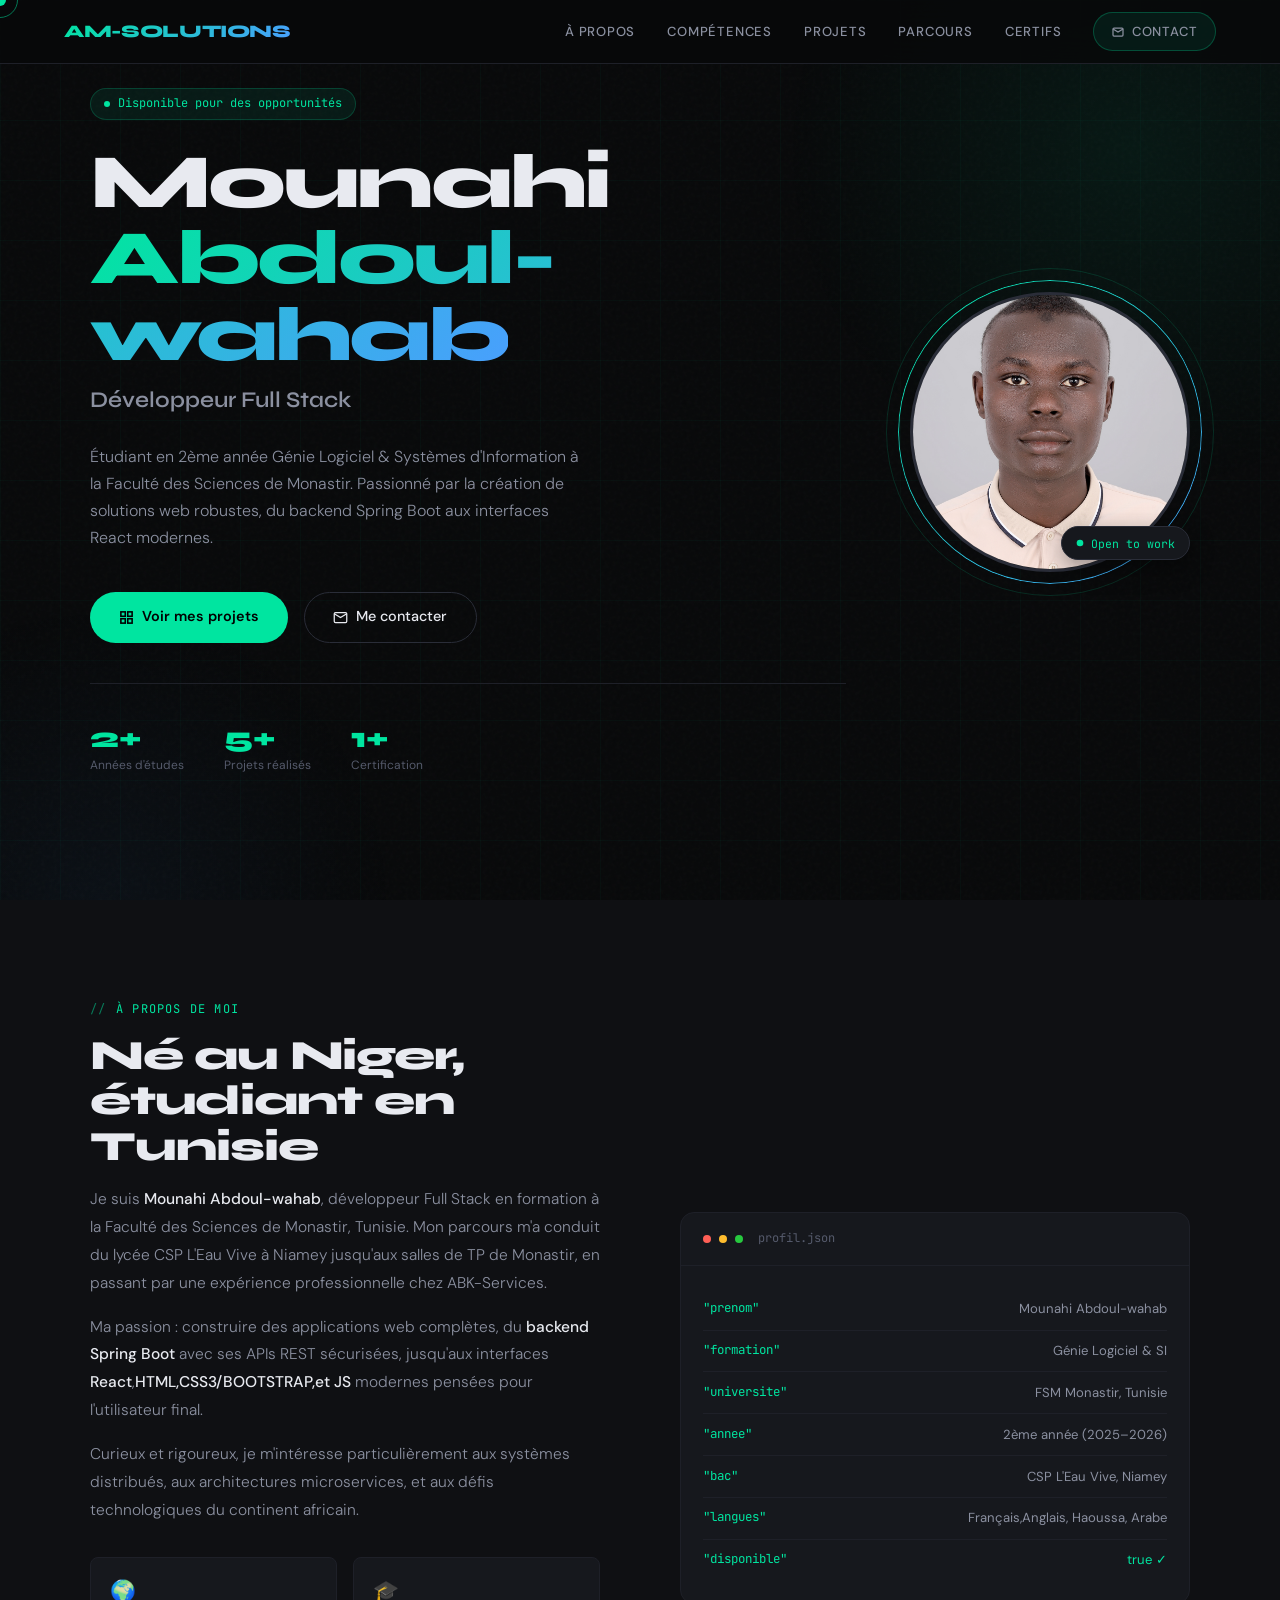
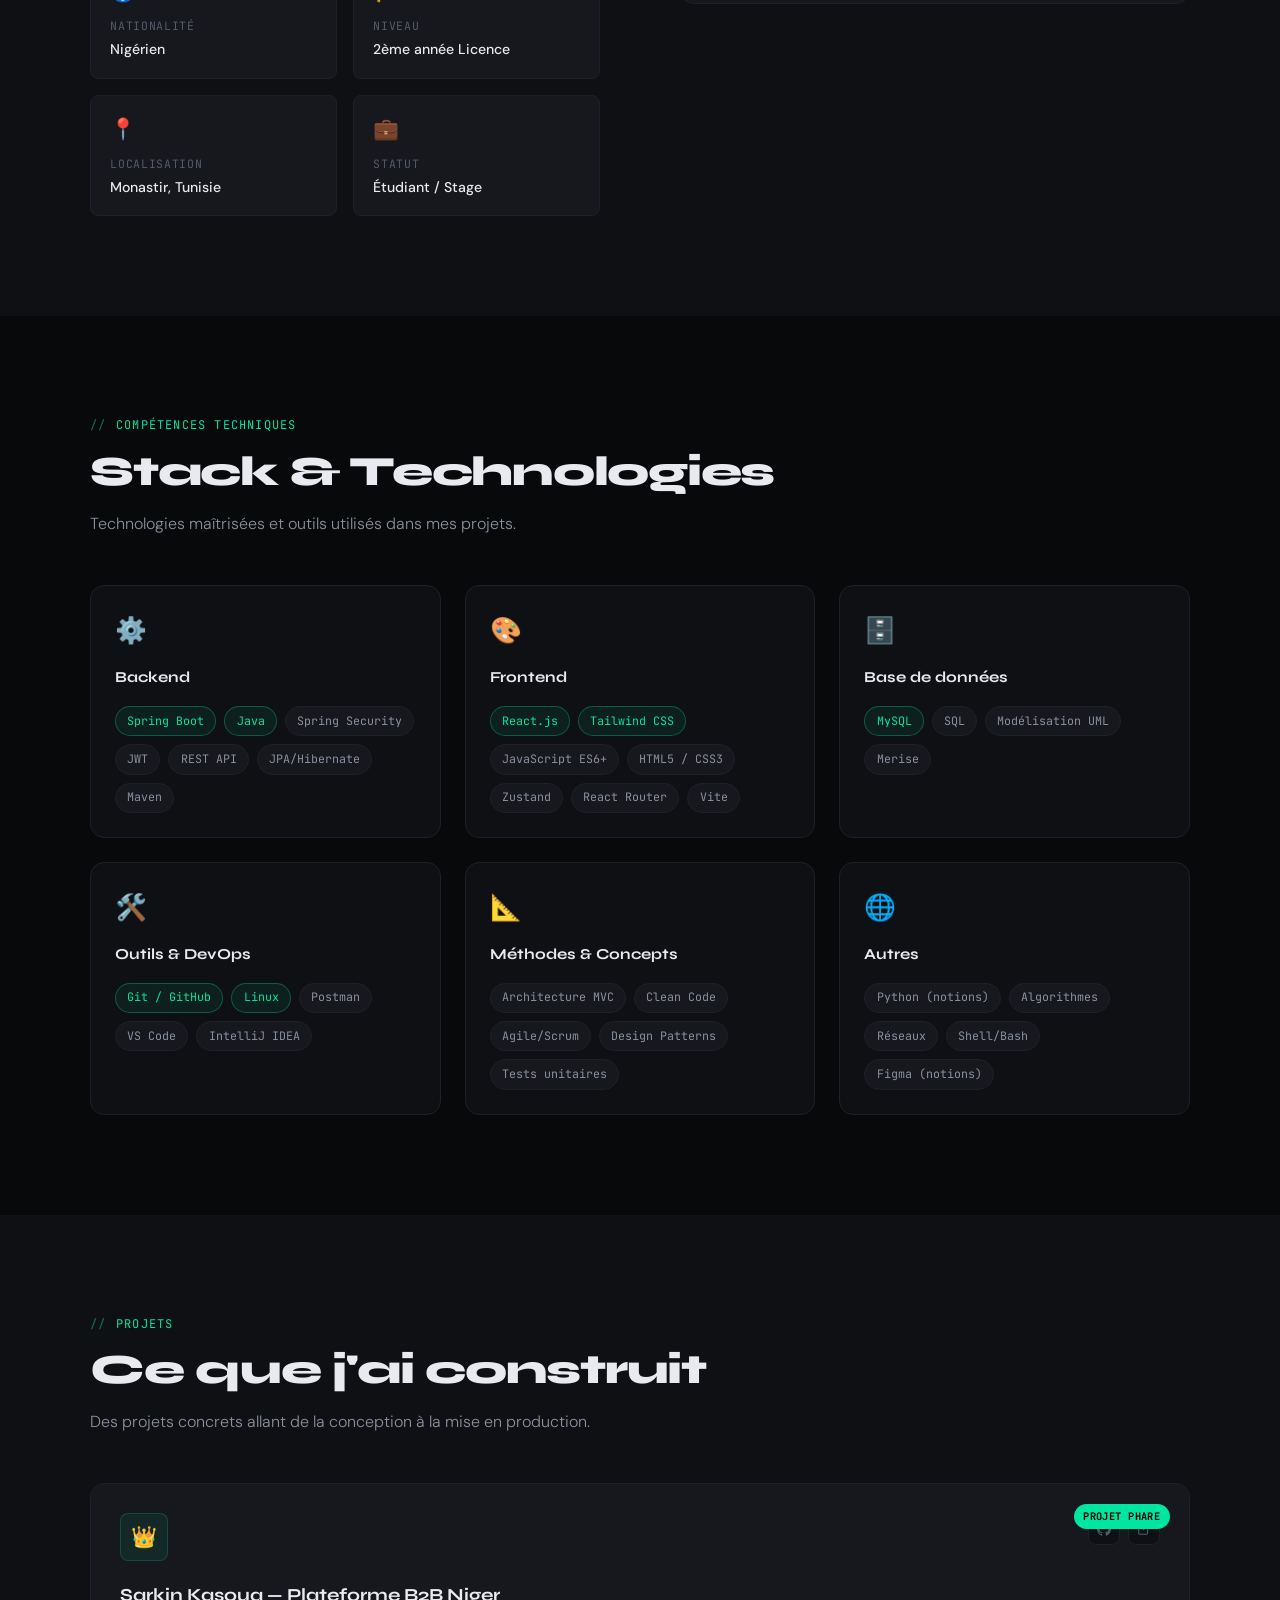
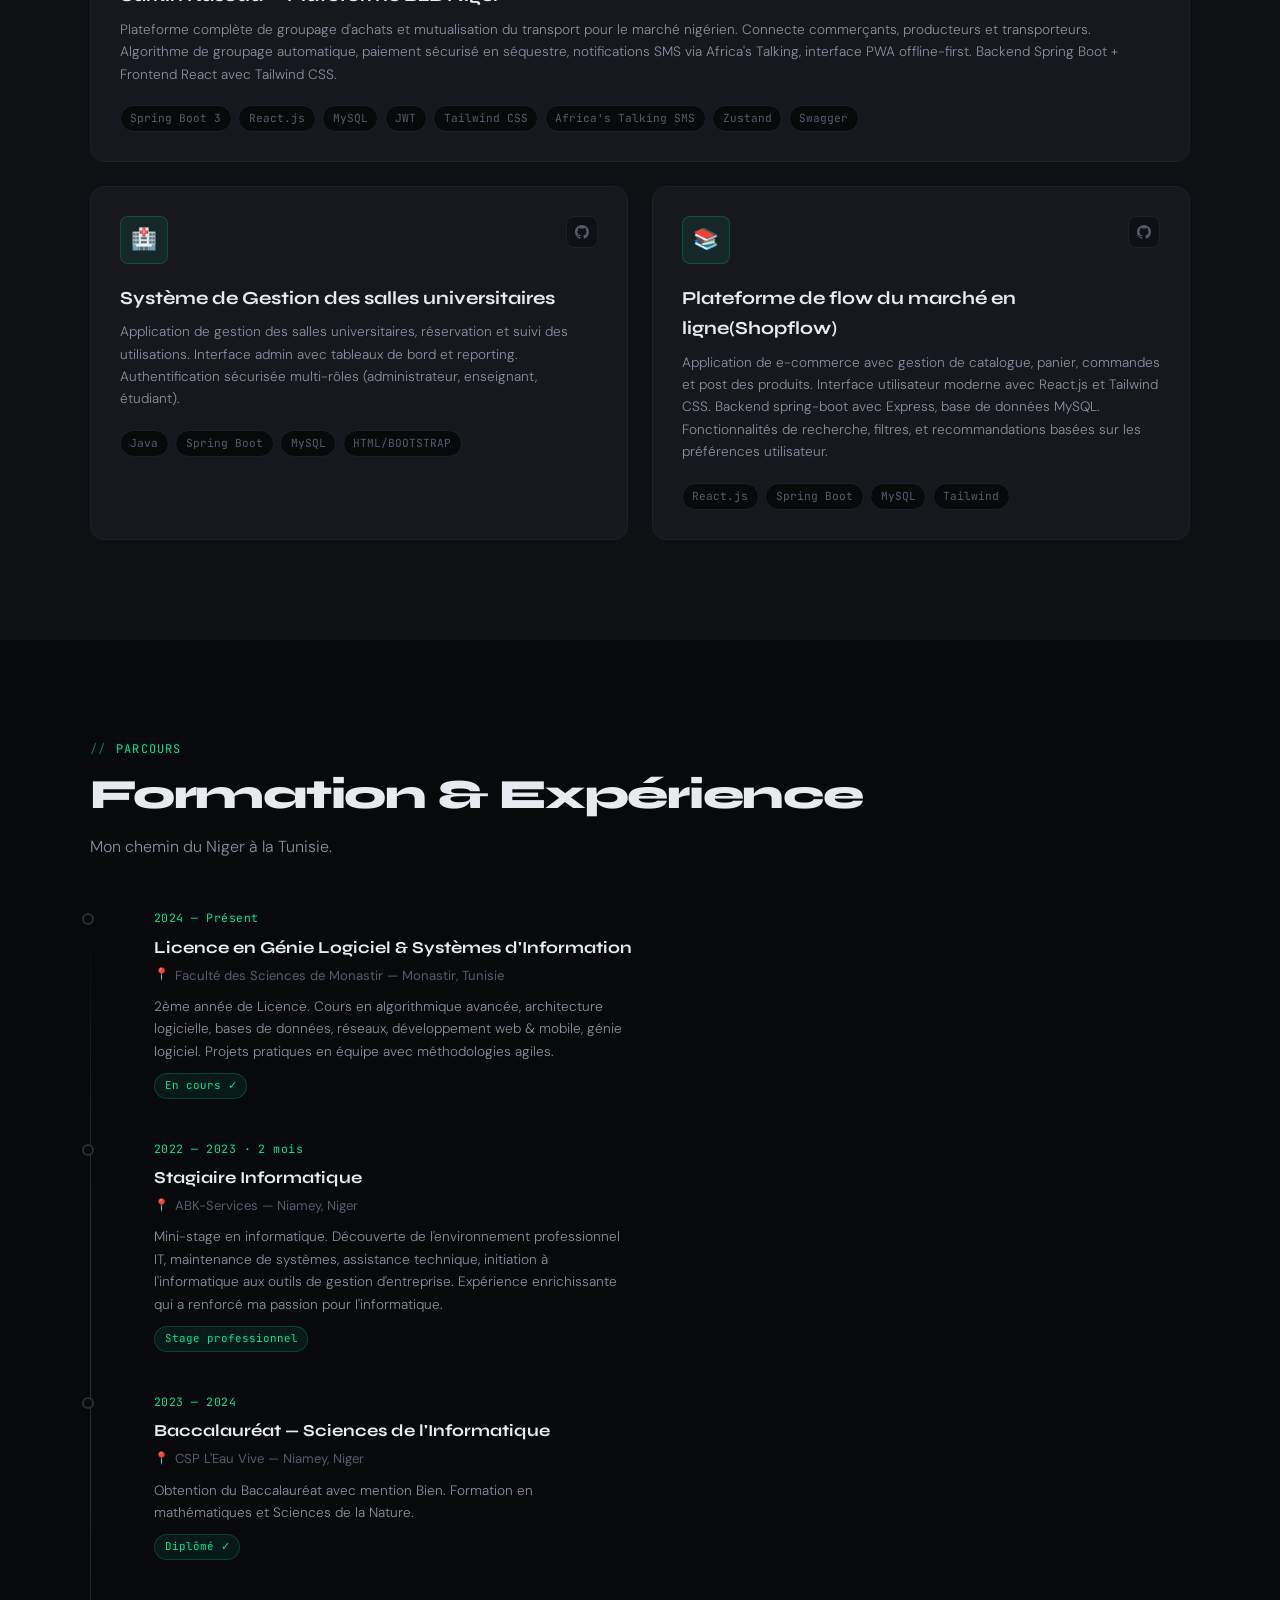
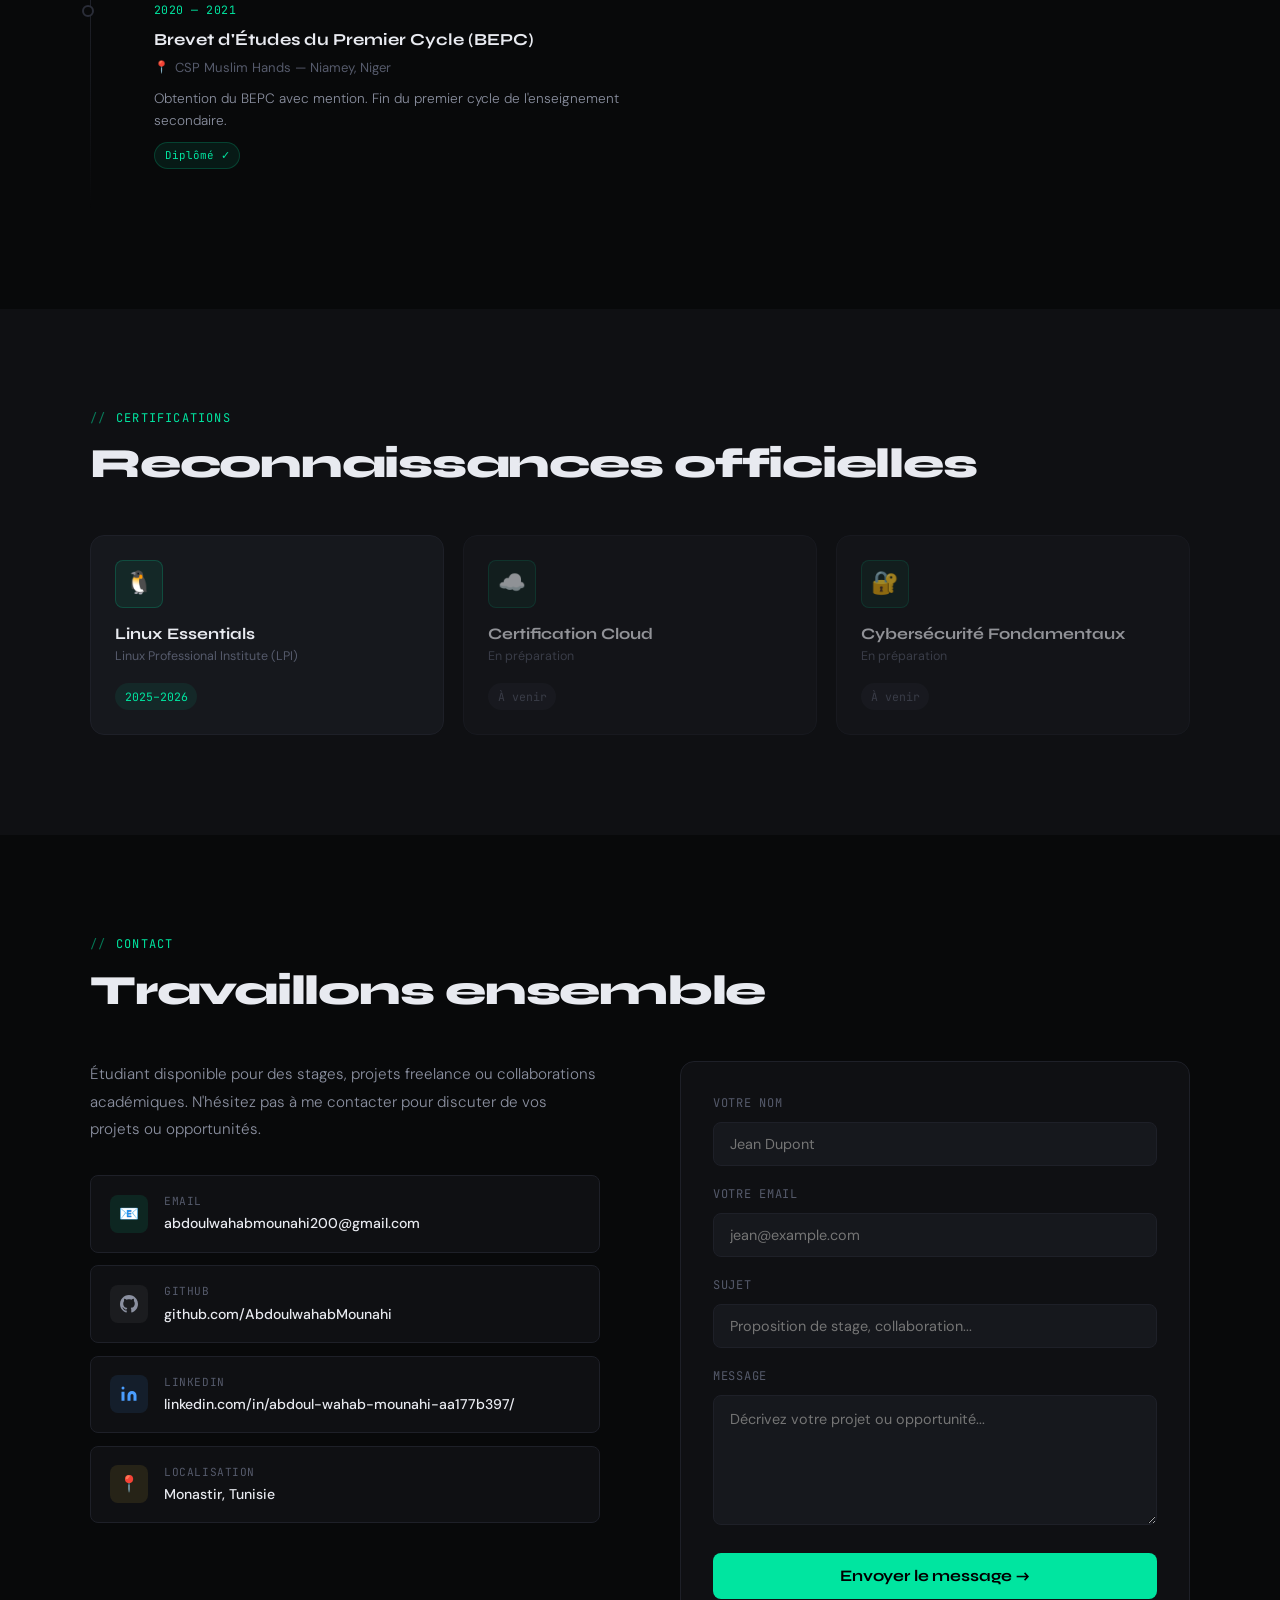
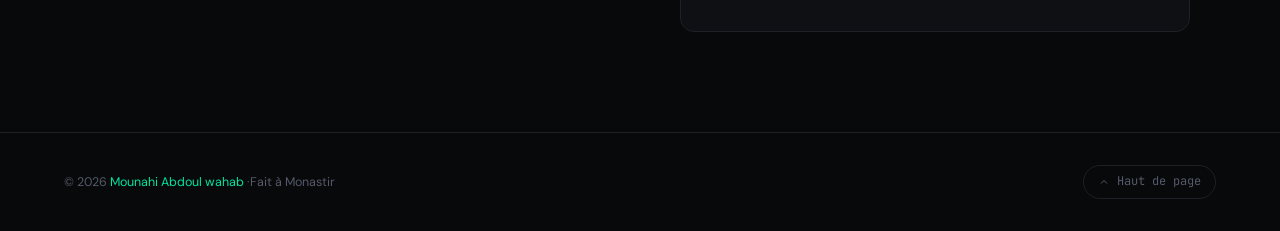
==== portfolio.html @ c0137950 "Premier commit" ====
<!DOCTYPE html>
<html lang="fr">
<head>
<meta charset="UTF-8"/>
<meta name="viewport" content="width=device-width, initial-scale=1.0"/>
<title>Portfolio — Développeur Full Stack</title>
<link rel="preconnect" href="https://fonts.googleapis.com"/>
<link href="https://fonts.googleapis.com/css2?family=Syne:wght@400;600;700;800&family=DM+Sans:ital,wght@0,300;0,400;0,500;1,300&family=JetBrains+Mono:wght@400;500&display=swap" rel="stylesheet"/>
<link rel="stylesheet" href="portfolio.css"/>
</head>
<body>

<div id="cursor"></div>
<div id="cursor-ring"></div>
<div class="grid-bg"></div>

<!-- NAVBAR -->
<nav id="navbar">
  <a href="#hero" class="nav-logo">AM-SOLUTIONS</a>
  <div class="nav-links">
    <a href="#about">À propos</a>
    <a href="#skills">Compétences</a>
    <a href="#projects">Projets</a>
    <a href="#parcours">Parcours</a>
    <a href="#certifications">Certifs</a>
    <a href="#contact" class="nav-cta">
      <svg width="12" height="12" viewBox="0 0 24 24" fill="none" stroke="currentColor" stroke-width="2.5"><path d="M4 4h16c1.1 0 2 .9 2 2v12c0 1.1-.9 2-2 2H4c-1.1 0-2-.9-2-2V6c0-1.1.9-2 2-2z"/><polyline points="22,6 12,12 2,6"/></svg>
      Contact
    </a>
  </div>
  <div class="hamburger" onclick="toggleMenu()">
    <span></span><span></span><span></span>
  </div>
</nav>

<div class="mobile-menu" id="mobileMenu">
  <a href="#about" onclick="toggleMenu()">À propos</a>
  <a href="#skills" onclick="toggleMenu()">Compétences</a>
  <a href="#projects" onclick="toggleMenu()">Projets</a>
  <a href="#parcours" onclick="toggleMenu()">Parcours</a>
  <a href="#certifications" onclick="toggleMenu()">Certifications</a>
  <a href="#contact" onclick="toggleMenu()">Contact</a>
</div>

<main>

<!-- ═══════ HERO ═══════ -->
<section id="hero">
  <div class="hero-glow"></div>
  <div class="hero-glow2"></div>
  <div class="hero-inner">
    <div class="hero-content">
      <div class="hero-tag">
        <span class="hero-tag-dot"></span>
        Disponible pour des opportunités
      </div>
      <h1 class="hero-name">
        Mounahi<br/><span>Abdoul-wahab</span>
      </h1>
      <p class="hero-role">Développeur Full Stack · Génie Logiciel</p>
      <p class="hero-desc">
        Étudiant en 2ème année Génie Logiciel & Systèmes d'Information à la Faculté des Sciences de Monastir.
        Passionné par la création de solutions web robustes, du backend Spring Boot
        aux interfaces React modernes.
      </p>
      <div class="hero-btns">
        <a href="#projects" class="btn-primary">
          <svg width="15" height="15" viewBox="0 0 24 24" fill="none" stroke="currentColor" stroke-width="2.5"><rect x="3" y="3" width="7" height="7"/><rect x="14" y="3" width="7" height="7"/><rect x="3" y="14" width="7" height="7"/><rect x="14" y="14" width="7" height="7"/></svg>
          Voir mes projets
        </a>
        <a href="#contact" class="btn-outline">
          <svg width="15" height="15" viewBox="0 0 24 24" fill="none" stroke="currentColor" stroke-width="2"><path d="M4 4h16c1.1 0 2 .9 2 2v12c0 1.1-.9 2-2 2H4c-1.1 0-2-.9-2-2V6c0-1.1.9-2 2-2z"/><polyline points="22,6 12,12 2,6"/></svg>
          Me contacter
        </a>
      </div>
      <div class="hero-stats">
        <div class="stat-item">
          <div class="stat-num">2+</div>
          <div class="stat-label">Années d'études</div>
        </div>
        <div class="stat-item">
          <div class="stat-num">5+</div>
          <div class="stat-label">Projets réalisés</div>
        </div>
        <div class="stat-item">
          <div class="stat-num">1</div>
          <div class="stat-label">Certification</div>
        </div>
      </div>
    </div>
    <div class="hero-visual">
      <div class="avatar-frame">
        <div class="avatar-ring"></div>
        <div class="avatar-ring2"></div>
        <div class="avatar-img"><img src="IMG_4951 copy.jpg" alt="Mounahi Abdoul-wahab"></div>
        <div class="avatar-badge">
          <svg width="8" height="8" viewBox="0 0 24 24" fill="#00e5a0"><circle cx="12" cy="12" r="10"/></svg>
          Open to work
        </div>
      </div>
    </div>
  </div>
</section>

<!-- ═══════ ABOUT ═══════ -->
<section id="about">
  <div class="container">
    <div class="about-grid reveal">
      <div class="about-text">
        <div class="section-eyebrow">À propos de moi</div>
        <h2 class="section-title">Né au Niger,<br/>étudiant en Tunisie</h2>
        <p>
          Je suis <strong>Mounahi Abdoul-wahab</strong>, développeur Full Stack en formation à
          la Faculté des Sciences de Monastir, Tunisie. Mon parcours m'a conduit du lycée
          CSP L'Eau Vive à Niamey jusqu'aux salles de TP de Monastir, en passant par
          une expérience professionnelle chez ABK-Services.
        </p>
        <p>
          Ma passion : construire des applications web complètes, du <strong>backend
          Spring Boot</strong> avec ses APIs REST sécurisées, jusqu'aux interfaces
          <strong>React</strong>,<strong>HTML,CSS3/BOOTSTRAP,et JS</strong> modernes pensées pour l'utilisateur final.
        </p>
        <p>
          Curieux et rigoureux, je m'intéresse particulièrement aux systèmes distribués,
          aux architectures microservices, et aux défis technologiques du continent africain.
        </p>
        <div class="about-highlights">
          <div class="highlight-card">
            <div class="highlight-icon">🌍</div>
            <div class="highlight-label">Nationalité</div>
            <div class="highlight-value">Nigérien</div>
          </div>
          <div class="highlight-card">
            <div class="highlight-icon">🎓</div>
            <div class="highlight-label">Niveau</div>
            <div class="highlight-value">2ème année Licence</div>
          </div>
          <div class="highlight-card">
            <div class="highlight-icon">📍</div>
            <div class="highlight-label">Localisation</div>
            <div class="highlight-value">Monastir, Tunisie</div>
          </div>
          <div class="highlight-card">
            <div class="highlight-icon">💼</div>
            <div class="highlight-label">Statut</div>
            <div class="highlight-value">Étudiant / Stage</div>
          </div>
        </div>
      </div>
      <div class="about-right">
        <div class="info-block">
          <div class="info-header">
            <div class="info-dot dot-red"></div>
            <div class="info-dot dot-yellow"></div>
            <div class="info-dot dot-green"></div>
            <span style="margin-left:.4rem">profil.json</span>
          </div>
          <div class="info-content">
            <div class="info-row">
              <span class="info-key">"prenom"</span>
              <span class="info-val">Mounahi Abdoul-wahab</span>
            </div>
            <div class="info-row">
              <span class="info-key">"formation"</span>
              <span class="info-val">Génie Logiciel & SI</span>
            </div>
            <div class="info-row">
              <span class="info-key">"universite"</span>
              <span class="info-val">FSM Monastir, Tunisie</span>
            </div>
            <div class="info-row">
              <span class="info-key">"annee"</span>
              <span class="info-val">2ème année (2025–2026)</span>
            </div>
            <div class="info-row">
              <span class="info-key">"bac"</span>
              <span class="info-val">CSP L'Eau Vive, Niamey</span>
            </div>
            <div class="info-row">
              <span class="info-key">"langues"</span>
              <span class="info-val">Français,Anglais, Haoussa, Arabe</span>
            </div>
            <div class="info-row">
              <span class="info-key">"disponible"</span>
              <span class="info-val" style="color:var(--green)">true ✓</span>
            </div>
          </div>
        </div>
      </div>
    </div>
  </div>
</section>

<!-- ═══════ SKILLS ═══════ -->
<section id="skills">
  <div class="container">
    <div class="reveal">
      <div class="section-eyebrow">Compétences techniques</div>
      <h2 class="section-title">Stack & Technologies</h2>
      <p class="section-sub">Technologies maîtrisées et outils utilisés dans mes projets.</p>
    </div>
    <div class="skills-grid reveal">
      <div class="skill-category">
        <div class="skill-cat-icon">⚙️</div>
        <div class="skill-cat-title">Backend</div>
        <div class="skill-tags">
          <span class="skill-tag highlight">Spring Boot</span>
          <span class="skill-tag highlight">Java</span>
          <span class="skill-tag">Spring Security</span>
          <span class="skill-tag">JWT</span>
          <span class="skill-tag">REST API</span>
          <span class="skill-tag">JPA/Hibernate</span>
          <span class="skill-tag">Maven</span>
        </div>
      </div>
      <div class="skill-category">
        <div class="skill-cat-icon">🎨</div>
        <div class="skill-cat-title">Frontend</div>
        <div class="skill-tags">
          <span class="skill-tag highlight">React.js</span>
          <span class="skill-tag highlight">Tailwind CSS</span>
          <span class="skill-tag">JavaScript ES6+</span>
          <span class="skill-tag">HTML5 / CSS3</span>
          <span class="skill-tag">Zustand</span>
          <span class="skill-tag">React Router</span>
          <span class="skill-tag">Vite</span>
        </div>
      </div>
      <div class="skill-category">
        <div class="skill-cat-icon">🗄️</div>
        <div class="skill-cat-title">Base de données</div>
        <div class="skill-tags">
          <span class="skill-tag highlight">MySQL</span>
          <span class="skill-tag">SQL</span>
          <span class="skill-tag">Modélisation UML</span>
          <span class="skill-tag">Merise</span>
        </div>
      </div>
      <div class="skill-category">
        <div class="skill-cat-icon">🛠️</div>
        <div class="skill-cat-title">Outils & DevOps</div>
        <div class="skill-tags">
          <span class="skill-tag highlight">Git / GitHub</span>
          <span class="skill-tag highlight">Linux</span>
          <span class="skill-tag">Postman</span>
          <span class="skill-tag">VS Code</span>
          <span class="skill-tag">IntelliJ IDEA</span>
      
        </div>
      </div>
      <div class="skill-category">
        <div class="skill-cat-icon">📐</div>
        <div class="skill-cat-title">Méthodes & Concepts</div>
        <div class="skill-tags">
          <span class="skill-tag">Architecture MVC</span>
          <span class="skill-tag">Clean Code</span>
          <span class="skill-tag">Agile/Scrum</span>
          <span class="skill-tag">Design Patterns</span>
          <span class="skill-tag">Tests unitaires</span>
        </div>
      </div>
      <div class="skill-category">
        <div class="skill-cat-icon">🌐</div>
        <div class="skill-cat-title">Autres</div>
        <div class="skill-tags">
          <span class="skill-tag">Python (notions)</span>
          <span class="skill-tag">Algorithmes</span>
          <span class="skill-tag">Réseaux</span>
          <span class="skill-tag">Shell/Bash</span>
          <span class="skill-tag">Figma (notions)</span>
        </div>
      </div>
    </div>
  </div>
</section>

<!-- ═══════ PROJETS ═══════ -->
<section id="projects">
  <div class="container">
    <div class="reveal">
      <div class="section-eyebrow">Projets</div>
      <h2 class="section-title">Ce que j'ai construit</h2>
      <p class="section-sub">Des projets concrets allant de la conception à la mise en production.</p>
    </div>
    <div class="projects-grid reveal">

      <!-- Projet featured -->
      <div class="project-card featured">
        <div class="project-badge">PROJET PHARE</div>
        <div class="project-header">
          <div class="project-icon">👑</div>
          <div class="project-links">
            <a href="https://github.com/AbdoulwahabMounahi/Sarkin-Kassoua-Niger" target="_blank" class="project-link" title="GitHub">
              <svg width="14" height="14" viewBox="0 0 24 24" fill="currentColor"><path d="M12 0c-6.626 0-12 5.373-12 12 0 5.302 3.438 9.8 8.207 11.387.599.111.793-.261.793-.577v-2.234c-3.338.726-4.033-1.416-4.033-1.416-.546-1.387-1.333-1.756-1.333-1.756-1.089-.745.083-.729.083-.729 1.205.084 1.839 1.237 1.839 1.237 1.07 1.834 2.807 1.304 3.492.997.107-.775.418-1.305.762-1.604-2.665-.305-5.467-1.334-5.467-5.931 0-1.311.469-2.381 1.236-3.221-.124-.303-.535-1.524.117-3.176 0 0 1.008-.322 3.301 1.23.957-.266 1.983-.399 3.003-.404 1.02.005 2.047.138 3.006.404 2.291-1.552 3.297-1.23 3.297-1.23.653 1.653.242 2.874.118 3.176.77.84 1.235 1.911 1.235 3.221 0 4.609-2.807 5.624-5.479 5.921.43.372.823 1.102.823 2.222v3.293c0 .319.192.694.801.576 4.765-1.589 8.199-6.086 8.199-11.386 0-6.627-5.373-12-12-12z"/></svg>
            </a>
            <a href="#" class="project-link" title="Demo">
              <svg width="14" height="14" viewBox="0 0 24 24" fill="none" stroke="currentColor" stroke-width="2"><path d="M18 13v6a2 2 0 0 1-2 2H5a2 2 0 0 1-2-2V8a2 2 0 0 1 2-2h6"/><polyline points="15 3 21 3 21 9"/><line x1="10" y1="14" x2="21" y2="3"/></svg>
            </a>
          </div>
        </div>
        <div class="project-body">
          <div class="project-name">Sarkin Kasoua — Plateforme B2B Niger</div>
          <div class="project-desc">
            Plateforme complète de groupage d'achats et mutualisation du transport pour le marché nigérien.
            Connecte commerçants, producteurs et transporteurs. Algorithme de groupage automatique,
            paiement sécurisé en séquestre, notifications SMS via Africa's Talking, interface PWA offline-first.
            Backend Spring Boot + Frontend React avec Tailwind CSS.
          </div>
          <div class="project-stack">
            <span class="stack-tag">Spring Boot 3</span>
            <span class="stack-tag">React.js</span>
            <span class="stack-tag">MySQL</span>
            <span class="stack-tag">JWT</span>
            <span class="stack-tag">Tailwind CSS</span>
            <span class="stack-tag">Africa's Talking SMS</span>
            <span class="stack-tag">Zustand</span>
            <span class="stack-tag">Swagger</span>
          </div>
        </div>
      </div>

      <div class="project-card">
        <div class="project-header">
          <div class="project-icon">🏥</div>
          <div class="project-links">
            <a href="https://github.com/AbdoulwahabMounahi/Unifinder-website" target="_blank" class="project-link">
              <svg width="14" height="14" viewBox="0 0 24 24" fill="currentColor"><path d="M12 0c-6.626 0-12 5.373-12 12 0 5.302 3.438 9.8 8.207 11.387.599.111.793-.261.793-.577v-2.234c-3.338.726-4.033-1.416-4.033-1.416-.546-1.387-1.333-1.756-1.333-1.756-1.089-.745.083-.729.083-.729 1.205.084 1.839 1.237 1.839 1.237 1.07 1.834 2.807 1.304 3.492.997.107-.775.418-1.305.762-1.604-2.665-.305-5.467-1.334-5.467-5.931 0-1.311.469-2.381 1.236-3.221-.124-.303-.535-1.524.117-3.176 0 0 1.008-.322 3.301 1.23.957-.266 1.983-.399 3.003-.404 1.02.005 2.047.138 3.006.404 2.291-1.552 3.297-1.23 3.297-1.23.653 1.653.242 2.874.118 3.176.77.84 1.235 1.911 1.235 3.221 0 4.609-2.807 5.624-5.479 5.921.43.372.823 1.102.823 2.222v3.293c0 .319.192.694.801.576 4.765-1.589 8.199-6.086 8.199-11.386 0-6.627-5.373-12-12-12z"/></svg>
            </a>
          </div>
        </div>
        <div class="project-body">
          <div class="project-name">Système de Gestion des salles universitaires</div>
          <div class="project-desc">
            Application de gestion des salles universitaires, réservation et suivi des utilisations.
            Interface admin avec tableaux de bord et reporting. Authentification
            sécurisée multi-rôles (administrateur, enseignant, étudiant).
          </div>
          <div class="project-stack">
            <span class="stack-tag">Java</span>
            <span class="stack-tag">Spring Boot</span>
            <span class="stack-tag">MySQL</span>
            <span class="stack-tag">HTML/BOOTSTRAP</span>
          </div>
        </div>
      </div>

      <div class="project-card">
        <div class="project-header">
          <div class="project-icon">📚</div>
          <div class="project-links">
            <a href="https://github.com/AbdoulwahabMounahi/Shopflow" target="_blank" class="project-link">
              <svg width="14" height="14" viewBox="0 0 24 24" fill="currentColor"><path d="M12 0c-6.626 0-12 5.373-12 12 0 5.302 3.438 9.8 8.207 11.387.599.111.793-.261.793-.577v-2.234c-3.338.726-4.033-1.416-4.033-1.416-.546-1.387-1.333-1.756-1.333-1.756-1.089-.745.083-.729.083-.729 1.205.084 1.839 1.237 1.839 1.237 1.07 1.834 2.807 1.304 3.492.997.107-.775.418-1.305.762-1.604-2.665-.305-5.467-1.334-5.467-5.931 0-1.311.469-2.381 1.236-3.221-.124-.303-.535-1.524.117-3.176 0 0 1.008-.322 3.301 1.23.957-.266 1.983-.399 3.003-.404 1.02.005 2.047.138 3.006.404 2.291-1.552 3.297-1.23 3.297-1.23.653 1.653.242 2.874.118 3.176.77.84 1.235 1.911 1.235 3.221 0 4.609-2.807 5.624-5.479 5.921.43.372.823 1.102.823 2.222v3.293c0 .319.192.694.801.576 4.765-1.589 8.199-6.086 8.199-11.386 0-6.627-5.373-12-12-12z"/></svg>
            </a>
          </div>
        </div>
        <div class="project-body">
          <div class="project-name">Plateforme de flow du marché en ligne(Shopflow)</div>
          <div class="project-desc">
            Application de e-commerce avec gestion de catalogue, panier, commandes et post des produits.
            Interface utilisateur moderne avec React.js et Tailwind CSS. Backend spring-boot avec Express,
            base de données MySQL. Fonctionnalités de recherche, filtres, et recommandations basées sur les préférences utilisateur.
          </div>
          <div class="project-stack">
            <span class="stack-tag">React.js</span>
            <span class="stack-tag">Spring Boot</span>
            <span class="stack-tag">MySQL</span>
            <span class="stack-tag">Tailwind</span>
          </div>
        </div>
      </div>

    </div>
  </div>
</section>

<!-- ═══════ PARCOURS ═══════ -->
<section id="parcours">
  <div class="container">
    <div class="reveal">
      <div class="section-eyebrow">Parcours</div>
      <h2 class="section-title">Formation & Expérience</h2>
      <p class="section-sub">Mon chemin du Niger à la Tunisie.</p>
    </div>
    <div class="timeline">

      <div class="timeline-item">
        <div class="timeline-dot"></div>
        <div class="timeline-period">2024 — Présent</div>
        <div class="timeline-title">Licence en Génie Logiciel & Systèmes d'Information</div>
        <div class="timeline-place">Faculté des Sciences de Monastir — Monastir, Tunisie</div>
        <div class="timeline-desc">
          2ème année de Licence. Cours en algorithmique avancée, architecture logicielle,
          bases de données, réseaux, développement web & mobile, génie logiciel.
          Projets pratiques en équipe avec méthodologies agiles.
        </div>
        <span class="timeline-badge">En cours ✓</span>
      </div>

      <div class="timeline-item">
        <div class="timeline-dot"></div>
        <div class="timeline-period">2022 — 2023 · 2 mois</div>
        <div class="timeline-title">Stagiaire Informatique</div>
        <div class="timeline-place">ABK-Services — Niamey, Niger</div>
        <div class="timeline-desc">
          Mini-stage en informatique. Découverte de l'environnement professionnel IT,
          maintenance de systèmes, assistance technique, initiation à l'informatique
          aux outils de gestion d'entreprise. Expérience enrichissante qui a renforcé ma passion pour l'informatique.
        </div>
        <span class="timeline-badge">Stage professionnel</span>
      </div>

      <div class="timeline-item">
        <div class="timeline-dot"></div>
        <div class="timeline-period">2023 — 2024</div>
        <div class="timeline-title">Baccalauréat — Sciences de l'Informatique</div>
        <div class="timeline-place">CSP L'Eau Vive — Niamey, Niger</div>
        <div class="timeline-desc">
          Obtention du Baccalauréat avec mention Bien. Formation en mathématiques et Sciences de la Nature.

        </div>
        <span class="timeline-badge">Diplômé ✓</span>
      </div>

      <div class="timeline-item">
        <div class="timeline-dot"></div>
        <div class="timeline-period">2020 — 2021</div>
        <div class="timeline-title">Brevet d'Études du Premier Cycle (BEPC)</div>
        <div class="timeline-place">CSP Muslim Hands — Niamey, Niger</div>
        <div class="timeline-desc">
          Obtention du BEPC avec mention. Fin du premier cycle de l'enseignement secondaire.
        </div>
        <span class="timeline-badge">Diplômé ✓</span>
      </div>

    </div>
  </div>
</section>

<!-- ═══════ CERTIFICATIONS ═══════ -->
<section id="certifications">
  <div class="container">
    <div class="reveal">
      <div class="section-eyebrow">Certifications</div>
      <h2 class="section-title">Reconnaissances officielles</h2>
    </div>
    <div class="certs-grid reveal">

      <div class="cert-card">
        <div class="cert-icon-wrap">🐧</div>
        <div>
          <div class="cert-name">Linux Essentials</div>
          <div class="cert-issuer">Linux Professional Institute (LPI)</div>
        </div>
        <div class="cert-year">2025–2026</div>
      </div>

      <div class="cert-card" style="opacity:.6">
        <div class="cert-icon-wrap">☁️</div>
        <div>
          <div class="cert-name">Certification Cloud</div>
          <div class="cert-issuer">En préparation</div>
        </div>
        <div class="cert-year" style="background:rgba(85,90,107,.15);color:var(--txt3);border-color:var(--border)">
          À venir
        </div>
      </div>

      <div class="cert-card" style="opacity:.6">
        <div class="cert-icon-wrap">🔐</div>
        <div>
          <div class="cert-name">Cybersécurité Fondamentaux</div>
          <div class="cert-issuer">En préparation</div>
        </div>
        <div class="cert-year" style="background:rgba(85,90,107,.15);color:var(--txt3);border-color:var(--border)">
          À venir
        </div>
      </div>

    </div>
  </div>
</section>

<!-- ═══════ CONTACT ═══════ -->
<section id="contact">
  <div class="container">
    <div class="reveal">
      <div class="section-eyebrow">Contact</div>
      <h2 class="section-title">Travaillons ensemble</h2>
    </div>
    <div class="contact-wrapper reveal">
      <div class="contact-info">
        <p class="contact-intro">
          Étudiant disponible pour des stages, projets freelance ou collaborations académiques.
          N'hésitez pas à me contacter pour discuter de vos projets ou opportunités.
        </p>
        <div class="contact-links">
          <a href="mailto:abdoulwahabmounahi200@gmail.com" class="contact-link">
            <div class="contact-link-icon" style="background:rgba(0,229,160,.1)">📧</div>
            <div class="contact-link-text">
              <div class="contact-link-label">Email</div>
              <div class="contact-link-val">abdoulwahabmounahi200@gmail.com</div>
            </div>
          </a>
          <a href="https://github.com/AbdoulwahabMounahi" target="_blank" class="contact-link">
            <div class="contact-link-icon" style="background:rgba(255,255,255,.05)">
              <svg width="18" height="18" viewBox="0 0 24 24" fill="var(--txt2)"><path d="M12 0c-6.626 0-12 5.373-12 12 0 5.302 3.438 9.8 8.207 11.387.599.111.793-.261.793-.577v-2.234c-3.338.726-4.033-1.416-4.033-1.416-.546-1.387-1.333-1.756-1.333-1.756-1.089-.745.083-.729.083-.729 1.205.084 1.839 1.237 1.839 1.237 1.07 1.834 2.807 1.304 3.492.997.107-.775.418-1.305.762-1.604-2.665-.305-5.467-1.334-5.467-5.931 0-1.311.469-2.381 1.236-3.221-.124-.303-.535-1.524.117-3.176 0 0 1.008-.322 3.301 1.23.957-.266 1.983-.399 3.003-.404 1.02.005 2.047.138 3.006.404 2.291-1.552 3.297-1.23 3.297-1.23.653 1.653.242 2.874.118 3.176.77.84 1.235 1.911 1.235 3.221 0 4.609-2.807 5.624-5.479 5.921.43.372.823 1.102.823 2.222v3.293c0 .319.192.694.801.576 4.765-1.589 8.199-6.086 8.199-11.386 0-6.627-5.373-12-12-12z"/></svg>
            </div>
            <div class="contact-link-text">
              <div class="contact-link-label">GitHub</div>
              <div class="contact-link-val">github.com/AbdoulwahabMounahi</div>
            </div>
          </a>
          <a href="https://www.linkedin.com/in/abdoul-wahab-mounahi-aa177b397/" target="_blank" class="contact-link">
            <div class="contact-link-icon" style="background:rgba(74,158,255,.1)">
              <svg width="18" height="18" viewBox="0 0 24 24" fill="#4a9eff"><path d="M16 8a6 6 0 0 1 6 6v7h-4v-7a2 2 0 0 0-2-2 2 2 0 0 0-2 2v7h-4v-7a6 6 0 0 1 6-6z"/><rect x="2" y="9" width="4" height="12"/><circle cx="4" cy="4" r="2"/></svg>
            </div>
            <div class="contact-link-text">
              <div class="contact-link-label">LinkedIn</div>
              <div class="contact-link-val">linkedin.com/in/abdoul-wahab-mounahi-aa177b397/</div>
            </div>
          </a>
          <div class="contact-link">
            <div class="contact-link-icon" style="background:rgba(245,200,66,.1)">📍</div>
            <div class="contact-link-text">
              <div class="contact-link-label">Localisation</div>
              <div class="contact-link-val">Monastir, Tunisie</div>
            </div>
          </div>
        </div>
      </div>

      <div class="contact-form">
        <form id="contactForm">
          <div class="form-group">
            <label class="form-label">Votre nom</label>
            <input type="text" class="form-input" placeholder="Jean Dupont" required/>
          </div>
          <div class="form-group">
            <label class="form-label">Votre email</label>
            <input type="email" class="form-input" placeholder="jean@example.com" required/>
          </div>
          <div class="form-group">
            <label class="form-label">Sujet</label>
            <input type="text" class="form-input" placeholder="Proposition de stage, collaboration..."/>
          </div>
          <div class="form-group">
            <label class="form-label">Message</label>
            <textarea class="form-textarea" placeholder="Décrivez votre projet ou opportunité..." required></textarea>
          </div>
          <button type="submit" class="form-submit">Envoyer le message →</button>
        </form>
      </div>
    </div>
  </div>
</section>

</main>

<footer>
  <div class="footer-copy">
    © 2026 <span>Mounahi Abdoul wahab</span> ·Fait à Monastir
  </div>
  <a href="#hero" class="footer-back">
    <svg width="12" height="12" viewBox="0 0 24 24" fill="none" stroke="currentColor" stroke-width="2"><polyline points="18 15 12 9 6 15"/></svg>
    Haut de page
  </a>
</footer>

<script src="portfolio.js"></script>
</body>
</html>
---- portfolio.css ----
/* ═══════════════════════════════════════════════
   TOKENS & RESET
═══════════════════════════════════════════════ */
:root{
  --bg:#08090a;
  --bg2:#0f1013;
  --bg3:#16181d;
  --border:#1e2028;
  --border2:#2a2d38;
  --txt:#e8eaf0;
  --txt2:#8b90a0;
  --txt3:#555a6b;
  --green:#00e5a0;
  --green2:#00b87a;
  --green-dim:rgba(0,229,160,.08);
  --green-glow:rgba(0,229,160,.18);
  --amber:#f5c842;
  --blue:#4a9eff;
  --radius:14px;
  --radius-sm:8px;
  --font-display:'Syne',sans-serif;
  --font-body:'DM Sans',sans-serif;
  --font-mono:'JetBrains Mono',monospace;
}
*,*::before,*::after{box-sizing:border-box;margin:0;padding:0}
html{scroll-behavior:smooth;font-size:16px}
body{
  background:var(--bg);
  color:var(--txt);
  font-family:var(--font-body);
  line-height:1.65;
  overflow-x:hidden;
}
::selection{background:var(--green);color:#000}
img{display:block;max-width:100%}
a{color:inherit;text-decoration:none}
ul{list-style:none}

/* ═══════════════════════════════════════════════
   CURSOR PERSONNALISÉ
═══════════════════════════════════════════════ */
body{cursor:none}
#cursor{
  position:fixed;width:12px;height:12px;
  background:var(--green);border-radius:50%;
  pointer-events:none;z-index:9999;
  transform:translate(-50%,-50%);
  transition:transform .15s ease,width .2s,height .2s,background .2s;
}
#cursor-ring{
  position:fixed;width:36px;height:36px;
  border:1.5px solid rgba(0,229,160,.5);border-radius:50%;
  pointer-events:none;z-index:9998;
  transform:translate(-50%,-50%);
  transition:transform .35s cubic-bezier(.23,1,.32,1),width .2s,height .2s;
}
body:has(a:hover) #cursor,
body:has(button:hover) #cursor{width:20px;height:20px;background:var(--amber)}
body:has(a:hover) #cursor-ring,
body:has(button:hover) #cursor-ring{width:54px;height:54px;opacity:.6}

/* ═══════════════════════════════════════════════
   NOISE OVERLAY
═══════════════════════════════════════════════ */
body::before{
  content:'';position:fixed;inset:0;
  background-image:url("data:image/svg+xml,%3Csvg viewBox='0 0 256 256' xmlns='http://www.w3.org/2000/svg'%3E%3Cfilter id='n'%3E%3CfeTurbulence type='fractalNoise' baseFrequency='.9' numOctaves='4' stitchTiles='stitch'/%3E%3C/filter%3E%3Crect width='100%25' height='100%25' filter='url(%23n)' opacity='.04'/%3E%3C/svg%3E");
  pointer-events:none;z-index:0;opacity:.6;
}

/* ═══════════════════════════════════════════════
   GRID BACKGROUND
═══════════════════════════════════════════════ */
.grid-bg{
  position:fixed;inset:0;
  background-image:
    linear-gradient(rgba(0,229,160,.03) 1px,transparent 1px),
    linear-gradient(90deg,rgba(0,229,160,.03) 1px,transparent 1px);
  background-size:60px 60px;
  pointer-events:none;z-index:0;
}

/* ═══════════════════════════════════════════════
   NAVBAR
═══════════════════════════════════════════════ */
nav{
  position:fixed;top:0;left:0;right:0;z-index:100;
  display:flex;align-items:center;justify-content:space-between;
  padding:0 5%;height:64px;
  background:rgba(8,9,10,.85);
  backdrop-filter:blur(20px);
  border-bottom:1px solid var(--border);
  transition:border-color .3s;
}
.nav-logo{
  font-family:var(--font-display);font-weight:800;font-size:1.1rem;
  letter-spacing:-.02em;
  background:linear-gradient(135deg,var(--green),var(--blue));
  -webkit-background-clip:text;-webkit-text-fill-color:transparent;
  background-clip:text;
}
.nav-links{display:flex;gap:2rem;align-items:center}
.nav-links a{
  font-size:.82rem;font-weight:500;letter-spacing:.06em;text-transform:uppercase;
  color:var(--txt2);transition:color .2s;
  position:relative;
}
.nav-links a::after{
  content:'';position:absolute;bottom:-4px;left:0;width:0;height:1px;
  background:var(--green);transition:width .3s;
}
.nav-links a:hover{color:var(--green)}
.nav-links a:hover::after{width:100%}
.nav-cta{
  display:flex;align-items:center;gap:.5rem;
  padding:.45rem 1.1rem;
  background:var(--green-dim);border:1px solid rgba(0,229,160,.25);
  border-radius:100px;font-size:.82rem;font-weight:500;
  color:var(--green);transition:all .2s;
}
.nav-cta:hover{background:var(--green);color:#000}
.hamburger{display:none;flex-direction:column;gap:5px;cursor:pointer;padding:4px}
.hamburger span{display:block;width:22px;height:2px;background:var(--txt2);transition:.3s}

/* ═══════════════════════════════════════════════
   LAYOUT
═══════════════════════════════════════════════ */
main{position:relative;z-index:1}
section{padding:100px 5%}
.container{max-width:1100px;margin:0 auto}

/* ═══════════════════════════════════════════════
   HERO
═══════════════════════════════════════════════ */
#hero{
  min-height:100vh;display:flex;align-items:center;
  padding-top:64px;position:relative;overflow:hidden;
}
.hero-glow{
  position:absolute;top:-200px;right:-200px;
  width:700px;height:700px;border-radius:50%;
  background:radial-gradient(circle,rgba(0,229,160,.07) 0%,transparent 70%);
  pointer-events:none;
}
.hero-glow2{
  position:absolute;bottom:-300px;left:-200px;
  width:600px;height:600px;border-radius:50%;
  background:radial-gradient(circle,rgba(74,158,255,.05) 0%,transparent 70%);
  pointer-events:none;
}
.hero-inner{
  display:grid;grid-template-columns:1fr auto;
  gap:4rem;align-items:center;width:100%;max-width:1100px;margin:0 auto;
}
.hero-tag{
  display:inline-flex;align-items:center;gap:.5rem;
  padding:.3rem .8rem;
  background:var(--green-dim);border:1px solid rgba(0,229,160,.2);
  border-radius:100px;font-size:.75rem;font-family:var(--font-mono);
  color:var(--green);margin-bottom:1.5rem;
  animation:fadeUp .6s ease both;
}
.hero-tag-dot{
  width:6px;height:6px;background:var(--green);border-radius:50%;
  animation:pulse 2s infinite;
}
@keyframes pulse{0%,100%{opacity:1;transform:scale(1)}50%{opacity:.4;transform:scale(.8)}}
.hero-name{
  font-family:var(--font-display);font-weight:800;
  font-size:clamp(2.8rem,6vw,5rem);line-height:1.0;
  letter-spacing:-.04em;margin-bottom:.5rem;
  animation:fadeUp .7s .1s ease both;
}
.hero-name span{
  background:linear-gradient(135deg,var(--green) 0%,var(--blue) 100%);
  -webkit-background-clip:text;-webkit-text-fill-color:transparent;
  background-clip:text;
}
.hero-role{
  font-family:var(--font-display);font-size:clamp(1rem,2vw,1.4rem);
  font-weight:600;color:var(--txt2);margin-bottom:1.5rem;
  animation:fadeUp .7s .2s ease both;
}
.hero-desc{
  font-size:1rem;color:var(--txt2);max-width:500px;
  line-height:1.7;margin-bottom:2.5rem;font-weight:300;
  animation:fadeUp .7s .3s ease both;
}
.hero-btns{
  display:flex;gap:1rem;flex-wrap:wrap;
  animation:fadeUp .7s .4s ease both;
}
.btn-primary{
  display:inline-flex;align-items:center;gap:.5rem;
  padding:.8rem 1.8rem;
  background:var(--green);color:#000;
  border-radius:100px;font-weight:600;font-size:.9rem;
  transition:all .25s;border:none;cursor:pointer;
}
.btn-primary:hover{background:var(--green2);transform:translateY(-2px);box-shadow:0 12px 30px rgba(0,229,160,.25)}
.btn-outline{
  display:inline-flex;align-items:center;gap:.5rem;
  padding:.8rem 1.8rem;
  background:transparent;color:var(--txt);
  border:1px solid var(--border2);border-radius:100px;
  font-weight:500;font-size:.9rem;transition:all .25s;cursor:pointer;
}
.btn-outline:hover{border-color:var(--green);color:var(--green);transform:translateY(-2px)}

.hero-visual{
  animation:fadeLeft .8s .2s ease both;
  flex-shrink:0;
}
.avatar-frame{
  position:relative;width:280px;height:280px;
}
.avatar-ring{
  position:absolute;inset:-12px;border-radius:50%;
  border:1.5px solid transparent;
  background:linear-gradient(135deg,var(--green),var(--blue)) border-box;
  -webkit-mask:linear-gradient(#fff 0 0) padding-box,linear-gradient(#fff 0 0);
  -webkit-mask-composite:destination-out;mask-composite:exclude;
  animation:rotateSlow 8s linear infinite;
}
.avatar-ring2{
  position:absolute;inset:-24px;border-radius:50%;
  border:1px solid rgba(0,229,160,.15);
  animation:rotateSlow 12s linear reverse infinite;
}
@keyframes rotateSlow{to{transform:rotate(360deg)}}
.avatar-img{
  width:280px;height:280px;border-radius:50%;
  background:linear-gradient(145deg,var(--bg3),var(--bg2));
  border:3px solid var(--border2);
  display:flex;align-items:center;justify-content:center;
  overflow:hidden;position:relative;
  font-family:var(--font-display);font-size:5rem;font-weight:800;
  color:var(--green);
}
.avatar-badge{
  position:absolute;bottom:12px;right:0;
  background:var(--bg3);border:1px solid var(--border2);
  border-radius:100px;padding:.4rem .9rem;
  font-size:.72rem;font-family:var(--font-mono);
  color:var(--green);display:flex;align-items:center;gap:.4rem;
  box-shadow:0 8px 24px rgba(0,0,0,.4);
  white-space:nowrap;
}

.hero-stats{
  display:flex;gap:2.5rem;margin-top:2.5rem;padding-top:2.5rem;
  border-top:1px solid var(--border);
  animation:fadeUp .7s .5s ease both;
}
.stat-item{}
.stat-num{
  font-family:var(--font-display);font-weight:800;font-size:1.8rem;
  color:var(--green);line-height:1;
}
.stat-label{font-size:.75rem;color:var(--txt3);margin-top:.2rem;font-weight:400}

/* ═══════════════════════════════════════════════
   SECTION TITLES
═══════════════════════════════════════════════ */
.section-eyebrow{
  font-family:var(--font-mono);font-size:.75rem;
  color:var(--green);letter-spacing:.1em;text-transform:uppercase;
  margin-bottom:.8rem;display:flex;align-items:center;gap:.6rem;
}
.section-eyebrow::before{content:'//';opacity:.5}
.section-title{
  font-family:var(--font-display);font-size:clamp(1.8rem,3.5vw,2.6rem);
  font-weight:800;letter-spacing:-.03em;line-height:1.1;
  margin-bottom:1rem;
}
.section-sub{
  color:var(--txt2);font-size:1rem;font-weight:300;max-width:500px;
}

/* ═══════════════════════════════════════════════
   ABOUT
═══════════════════════════════════════════════ */
#about{background:var(--bg2)}
.about-grid{
  display:grid;grid-template-columns:1fr 1fr;gap:5rem;align-items:center;
}
.about-text p{
  color:var(--txt2);font-weight:300;line-height:1.8;margin-bottom:1rem;
  font-size:.97rem;
}
.about-text p strong{color:var(--txt);font-weight:500}
.about-highlights{
  display:grid;grid-template-columns:1fr 1fr;gap:1rem;margin-top:2rem;
}
.highlight-card{
  padding:1rem 1.2rem;
  background:var(--bg3);border:1px solid var(--border);border-radius:var(--radius-sm);
  transition:border-color .2s;
}
.highlight-card:hover{border-color:rgba(0,229,160,.3)}
.highlight-icon{font-size:1.3rem;margin-bottom:.5rem}
.highlight-label{font-size:.72rem;color:var(--txt3);font-family:var(--font-mono);text-transform:uppercase;letter-spacing:.06em}
.highlight-value{font-size:.88rem;font-weight:500;color:var(--txt);margin-top:.2rem}

.about-right{}
.info-block{
  background:var(--bg3);border:1px solid var(--border);
  border-radius:var(--radius);overflow:hidden;
}
.info-header{
  padding:1rem 1.4rem;border-bottom:1px solid var(--border);
  font-family:var(--font-mono);font-size:.75rem;color:var(--txt3);
  display:flex;align-items:center;gap:.5rem;
}
.info-dot{width:8px;height:8px;border-radius:50%}
.dot-red{background:#ff5f56}.dot-yellow{background:#ffbd2e}.dot-green{background:#27c93f}
.info-content{padding:1.4rem}
.info-row{
  display:flex;justify-content:space-between;align-items:flex-start;
  padding:.6rem 0;border-bottom:1px solid var(--border);
  font-size:.85rem;gap:1rem;
}
.info-row:last-child{border-bottom:none}
.info-key{color:var(--green);font-family:var(--font-mono);font-size:.78rem;flex-shrink:0}
.info-val{color:var(--txt2);text-align:right;font-size:.82rem}

/* ═══════════════════════════════════════════════
   SKILLS
═══════════════════════════════════════════════ */
#skills{}
.skills-grid{
  display:grid;grid-template-columns:repeat(3,1fr);gap:1.5rem;margin-top:3rem;
}
.skill-category{
  background:var(--bg2);border:1px solid var(--border);
  border-radius:var(--radius);padding:1.5rem;
  transition:border-color .2s,transform .2s;
  position:relative;overflow:hidden;
}
.skill-category::before{
  content:'';position:absolute;top:0;left:0;right:0;height:2px;
  background:linear-gradient(90deg,transparent,var(--green),transparent);
  opacity:0;transition:opacity .3s;
}
.skill-category:hover{border-color:rgba(0,229,160,.3);transform:translateY(-4px)}
.skill-category:hover::before{opacity:1}
.skill-cat-icon{font-size:1.6rem;margin-bottom:.8rem}
.skill-cat-title{
  font-family:var(--font-display);font-size:.95rem;font-weight:700;
  margin-bottom:1rem;
}
.skill-tags{display:flex;flex-wrap:wrap;gap:.5rem}
.skill-tag{
  padding:.28rem .7rem;
  background:var(--bg3);border:1px solid var(--border);
  border-radius:100px;font-size:.73rem;font-family:var(--font-mono);
  color:var(--txt2);transition:all .2s;
}
.skill-tag:hover{border-color:var(--green);color:var(--green)}
.skill-tag.highlight{
  background:var(--green-dim);border-color:rgba(0,229,160,.3);color:var(--green);
}

/* ═══════════════════════════════════════════════
   PROJETS
═══════════════════════════════════════════════ */
#projects{background:var(--bg2)}
.projects-grid{
  display:grid;grid-template-columns:repeat(2,1fr);gap:1.5rem;margin-top:3rem;
}
.project-card{
  background:var(--bg3);border:1px solid var(--border);
  border-radius:var(--radius);overflow:hidden;
  transition:border-color .25s,transform .25s;
  position:relative;
}
.project-card:hover{border-color:rgba(0,229,160,.35);transform:translateY(-6px)}
.project-card.featured{grid-column:1/-1}
.project-header{
  padding:1.8rem 1.8rem 0;
  display:flex;align-items:flex-start;justify-content:space-between;gap:1rem;
}
.project-icon{
  width:48px;height:48px;border-radius:var(--radius-sm);
  background:var(--green-dim);border:1px solid rgba(0,229,160,.2);
  display:flex;align-items:center;justify-content:center;font-size:1.3rem;
  flex-shrink:0;
}
.project-links{display:flex;gap:.5rem}
.project-link{
  width:32px;height:32px;border-radius:var(--radius-sm);
  background:var(--bg2);border:1px solid var(--border);
  display:flex;align-items:center;justify-content:center;
  font-size:.85rem;color:var(--txt3);transition:all .2s;
}
.project-link:hover{border-color:var(--green);color:var(--green)}
.project-body{padding:1.2rem 1.8rem 1.8rem}
.project-name{
  font-family:var(--font-display);font-size:1.15rem;font-weight:700;
  margin-bottom:.5rem;
}
.project-desc{
  font-size:.85rem;color:var(--txt2);line-height:1.65;font-weight:300;
  margin-bottom:1.2rem;
}
.project-stack{display:flex;flex-wrap:wrap;gap:.4rem}
.stack-tag{
  padding:.2rem .6rem;
  background:var(--bg);border:1px solid var(--border);
  border-radius:100px;font-size:.7rem;font-family:var(--font-mono);
  color:var(--txt3);
}
.project-badge{
  position:absolute;top:1.2rem;right:1.2rem;
  padding:.25rem .6rem;background:var(--green);color:#000;
  border-radius:100px;font-size:.65rem;font-weight:700;
  font-family:var(--font-mono);letter-spacing:.04em;
}

/* ═══════════════════════════════════════════════
   PARCOURS (TIMELINE)
═══════════════════════════════════════════════ */
#parcours{}
.timeline{
  position:relative;margin-top:3rem;
  padding-left:2rem;
}
.timeline::before{
  content:'';position:absolute;left:0;top:0;bottom:0;width:1px;
  background:linear-gradient(to bottom,transparent,var(--border2),var(--border2),transparent);
}
.timeline-item{
  position:relative;padding-bottom:2.5rem;padding-left:2rem;
  opacity:0;transform:translateX(-20px);
  transition:opacity .5s,transform .5s;
}
.timeline-item.visible{opacity:1;transform:translateX(0)}
.timeline-dot{
  position:absolute;left:-2.5rem;top:.3rem;
  width:12px;height:12px;border-radius:50%;
  background:var(--bg);border:2px solid var(--border2);
  transition:border-color .3s,background .3s;
}
.timeline-item:hover .timeline-dot{
  border-color:var(--green);
  background:var(--green);
  box-shadow:0 0 12px rgba(0,229,160,.5);
}
.timeline-period{
  font-family:var(--font-mono);font-size:.72rem;
  color:var(--green);margin-bottom:.4rem;letter-spacing:.04em;
}
.timeline-title{
  font-family:var(--font-display);font-size:1.05rem;
  font-weight:700;margin-bottom:.2rem;
}
.timeline-place{
  font-size:.82rem;color:var(--txt3);margin-bottom:.6rem;
  display:flex;align-items:center;gap:.4rem;
}
.timeline-place::before{content:'📍';font-size:.75rem}
.timeline-desc{
  font-size:.85rem;color:var(--txt2);font-weight:300;
  line-height:1.65;max-width:480px;
}
.timeline-badge{
  display:inline-block;margin-top:.6rem;
  padding:.2rem .6rem;
  background:var(--green-dim);border:1px solid rgba(0,229,160,.2);
  border-radius:100px;font-size:.68rem;font-family:var(--font-mono);
  color:var(--green);
}

/* ═══════════════════════════════════════════════
   CERTIFICATIONS
═══════════════════════════════════════════════ */
#certifications{background:var(--bg2)}
.certs-grid{
  display:grid;grid-template-columns:repeat(3,1fr);gap:1.2rem;margin-top:3rem;
}
.cert-card{
  padding:1.5rem;
  background:var(--bg3);border:1px solid var(--border);
  border-radius:var(--radius);
  transition:border-color .2s,transform .2s;
  display:flex;flex-direction:column;gap:1rem;
}
.cert-card:hover{border-color:rgba(0,229,160,.3);transform:translateY(-4px)}
.cert-icon-wrap{
  width:48px;height:48px;border-radius:var(--radius-sm);
  background:var(--green-dim);border:1px solid rgba(0,229,160,.2);
  display:flex;align-items:center;justify-content:center;font-size:1.4rem;
}
.cert-name{
  font-family:var(--font-display);font-size:1rem;font-weight:700;line-height:1.2;
}
.cert-issuer{font-size:.78rem;color:var(--txt3);margin-top:.2rem}
.cert-year{
  margin-top:auto;font-family:var(--font-mono);font-size:.72rem;
  color:var(--green);padding:.25rem .6rem;
  background:var(--green-dim);border-radius:100px;
  display:inline-block;width:fit-content;
}

/* ═══════════════════════════════════════════════
   CONTACT
═══════════════════════════════════════════════ */
#contact{}
.contact-wrapper{
  display:grid;grid-template-columns:1fr 1fr;gap:5rem;margin-top:3rem;align-items:start;
}
.contact-info{}
.contact-intro{
  font-size:.95rem;color:var(--txt2);font-weight:300;
  line-height:1.8;margin-bottom:2rem;
}
.contact-links{display:flex;flex-direction:column;gap:.8rem}
.contact-link{
  display:flex;align-items:center;gap:1rem;padding:1rem 1.2rem;
  background:var(--bg2);border:1px solid var(--border);border-radius:var(--radius-sm);
  transition:all .2s;
}
.contact-link:hover{border-color:rgba(0,229,160,.35);transform:translateX(4px)}
.contact-link-icon{
  width:38px;height:38px;border-radius:var(--radius-sm);
  display:flex;align-items:center;justify-content:center;font-size:1rem;
  flex-shrink:0;
}
.contact-link-text{}
.contact-link-label{font-size:.7rem;color:var(--txt3);font-family:var(--font-mono);text-transform:uppercase;letter-spacing:.05em}
.contact-link-val{font-size:.88rem;color:var(--txt);font-weight:500;margin-top:.1rem}

.contact-form{
  background:var(--bg2);border:1px solid var(--border);
  border-radius:var(--radius);padding:2rem;
}
.form-group{margin-bottom:1.2rem}
.form-label{
  display:block;font-size:.75rem;color:var(--txt3);
  font-family:var(--font-mono);text-transform:uppercase;
  letter-spacing:.06em;margin-bottom:.5rem;
}
.form-input,.form-textarea{
  width:100%;padding:.75rem 1rem;
  background:var(--bg3);border:1px solid var(--border);
  border-radius:var(--radius-sm);color:var(--txt);
  font-family:var(--font-body);font-size:.9rem;
  transition:border-color .2s;outline:none;
}
.form-input:focus,.form-textarea:focus{border-color:rgba(0,229,160,.4)}
.form-textarea{resize:vertical;min-height:130px;line-height:1.6}
.form-submit{
  width:100%;padding:.85rem;
  background:var(--green);color:#000;
  border:none;border-radius:var(--radius-sm);
  font-family:var(--font-display);font-size:1rem;font-weight:700;
  cursor:pointer;transition:all .2s;letter-spacing:-.01em;
}
.form-submit:hover{background:var(--green2);transform:translateY(-2px);box-shadow:0 10px 25px rgba(0,229,160,.25)}

/* ═══════════════════════════════════════════════
   FOOTER
═══════════════════════════════════════════════ */
footer{
  border-top:1px solid var(--border);padding:2rem 5%;
  display:flex;align-items:center;justify-content:space-between;
  position:relative;z-index:1;
}
.footer-copy{font-size:.78rem;color:var(--txt3)}
.footer-copy span{color:var(--green)}
.footer-back{
  font-family:var(--font-mono);font-size:.75rem;color:var(--txt3);
  display:flex;align-items:center;gap:.4rem;
  padding:.4rem .9rem;border:1px solid var(--border);border-radius:100px;
  transition:all .2s;
}
.footer-back:hover{border-color:var(--green);color:var(--green)}

/* ═══════════════════════════════════════════════
   ANIMATIONS
═══════════════════════════════════════════════ */
@keyframes fadeUp{
  from{opacity:0;transform:translateY(24px)}
  to{opacity:1;transform:translateY(0)}
}
@keyframes fadeLeft{
  from{opacity:0;transform:translateX(24px)}
  to{opacity:1;transform:translateX(0)}
}
.reveal{
  opacity:0;transform:translateY(30px);
  transition:opacity .6s ease,transform .6s ease;
}
.reveal.visible{opacity:1;transform:translateY(0)}

/* ═══════════════════════════════════════════════
   SCROLLBAR
═══════════════════════════════════════════════ */
::-webkit-scrollbar{width:4px}
::-webkit-scrollbar-track{background:var(--bg)}
::-webkit-scrollbar-thumb{background:var(--border2);border-radius:2px}
::-webkit-scrollbar-thumb:hover{background:var(--green)}

/* ═══════════════════════════════════════════════
   RESPONSIVE
═══════════════════════════════════════════════ */
@media(max-width:900px){
  .hero-inner{grid-template-columns:1fr;text-align:center}
  .hero-visual{display:none}
  .hero-desc{margin:0 auto 2.5rem}
  .hero-btns{justify-content:center}
  .hero-stats{justify-content:center}
  .about-grid{grid-template-columns:1fr}
  .skills-grid{grid-template-columns:1fr 1fr}
  .projects-grid{grid-template-columns:1fr}
  .project-card.featured{grid-column:auto}
  .certs-grid{grid-template-columns:1fr 1fr}
  .contact-wrapper{grid-template-columns:1fr}
  .nav-links{display:none}
  .hamburger{display:flex}
}
@media(max-width:600px){
  .skills-grid{grid-template-columns:1fr}
  .certs-grid{grid-template-columns:1fr}
  .about-highlights{grid-template-columns:1fr}
  section{padding:70px 5%}
  .hero-stats{flex-wrap:wrap;gap:1.5rem}
}

/* Mobile menu */
.mobile-menu{
  display:none;position:fixed;top:64px;left:0;right:0;
  background:rgba(8,9,10,.97);backdrop-filter:blur(20px);
  border-bottom:1px solid var(--border);z-index:99;
  padding:1.5rem 5%;flex-direction:column;gap:1rem;
}
.mobile-menu.open{display:flex}
.mobile-menu a{
  font-size:1.1rem;font-weight:500;color:var(--txt2);
  padding:.5rem 0;border-bottom:1px solid var(--border);
  transition:color .2s;
}
.mobile-menu a:hover{color:var(--green)}
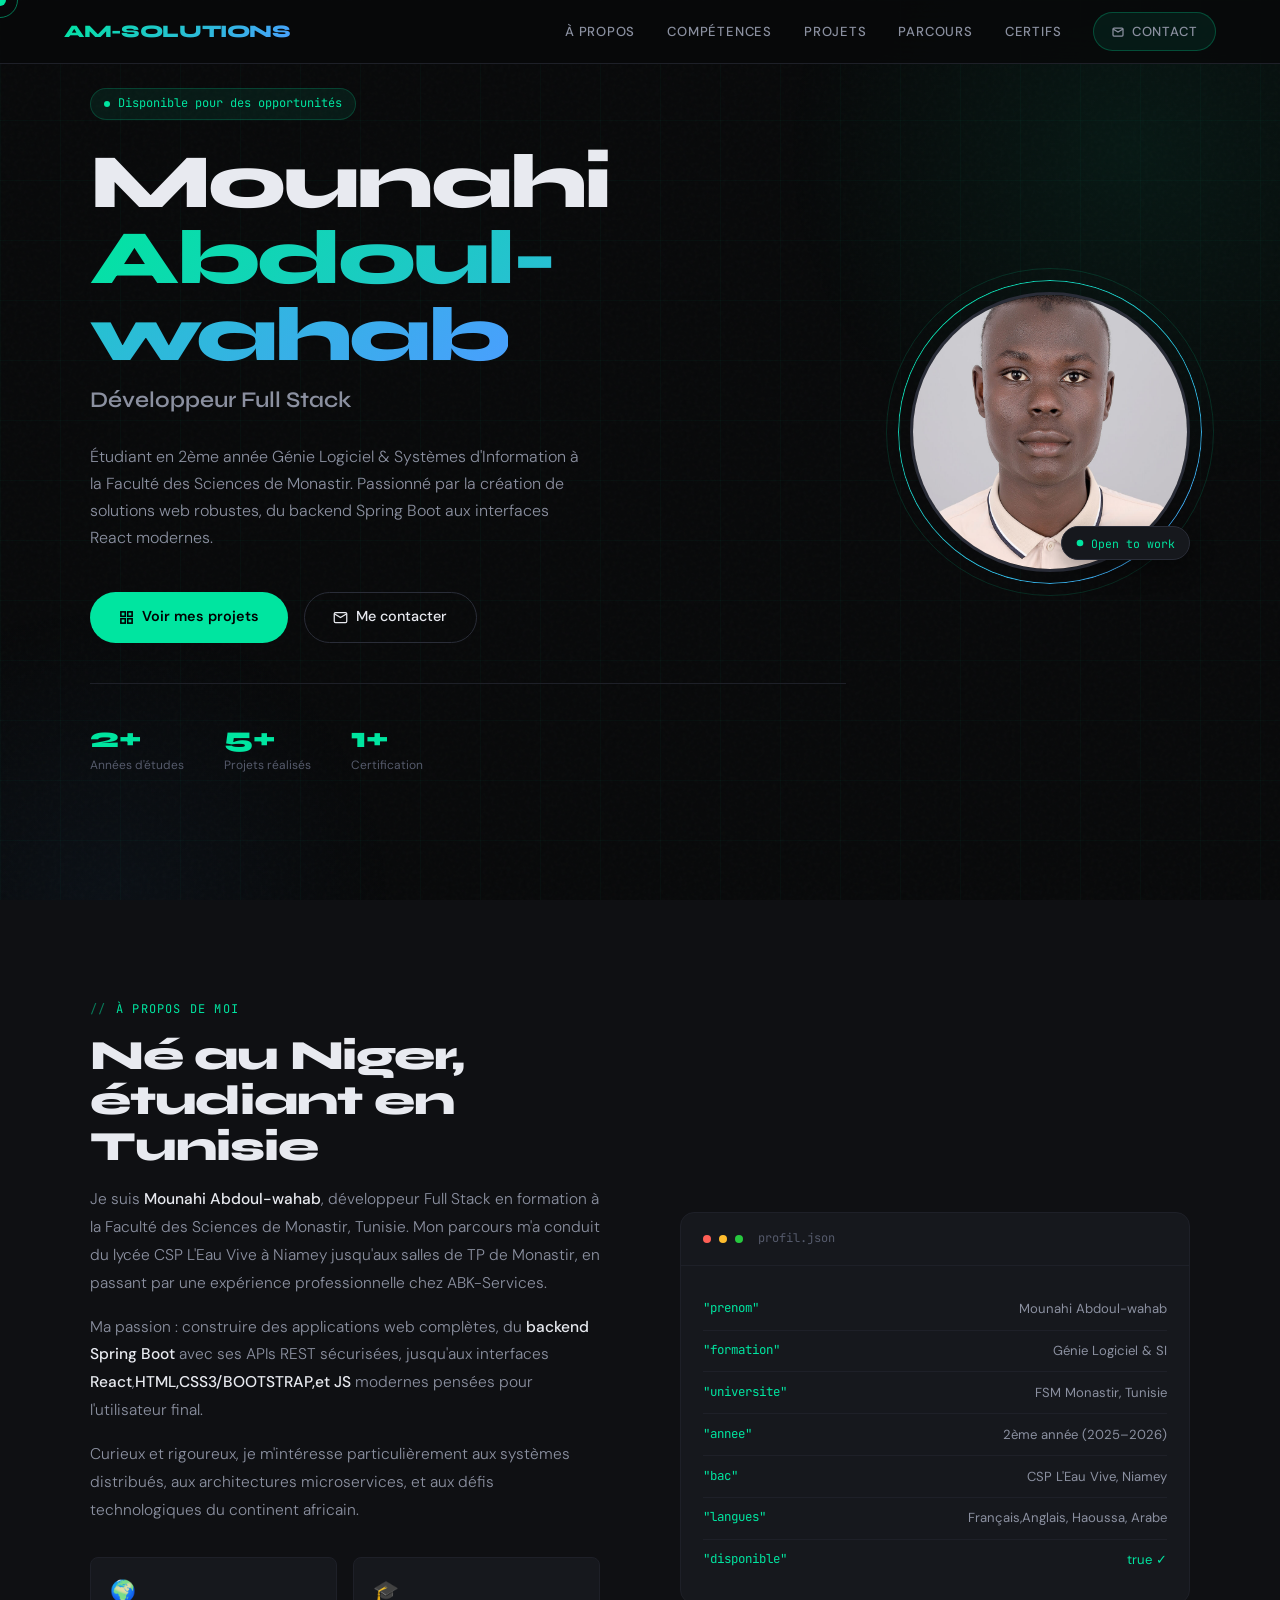
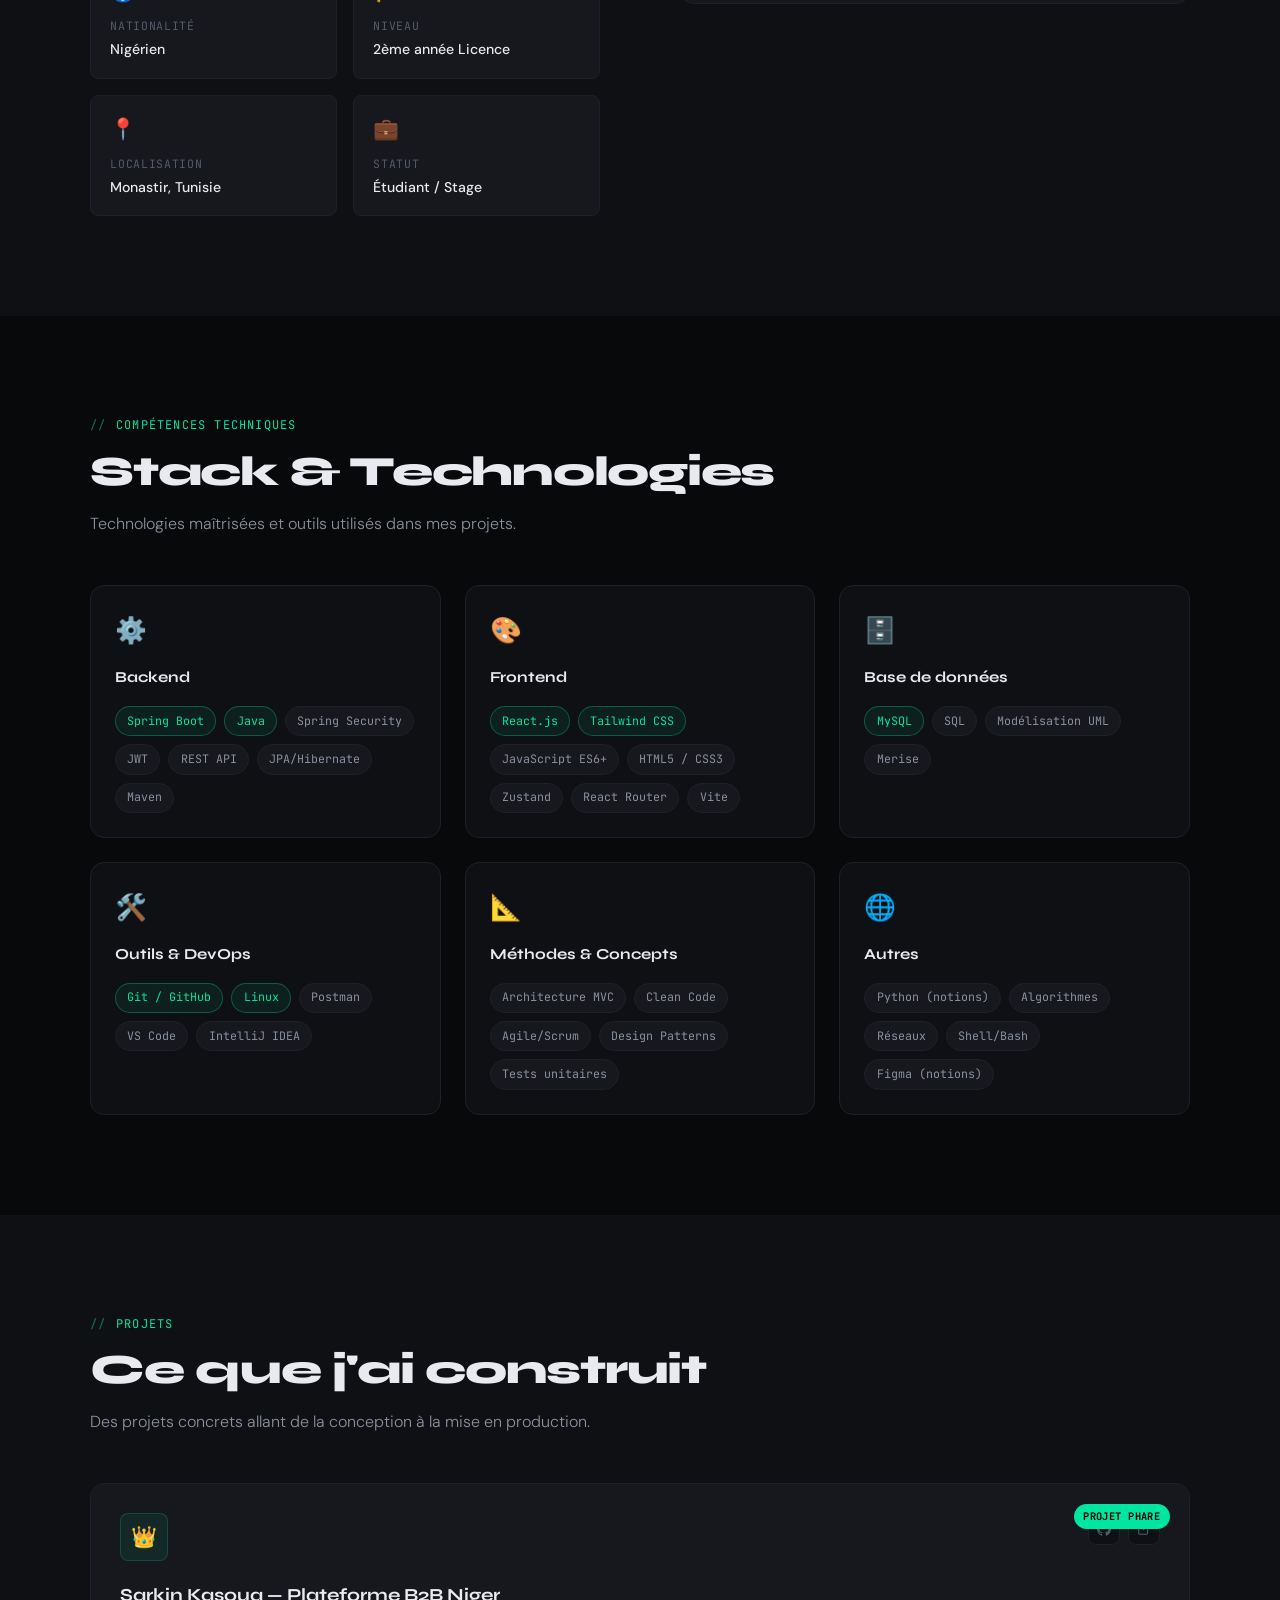
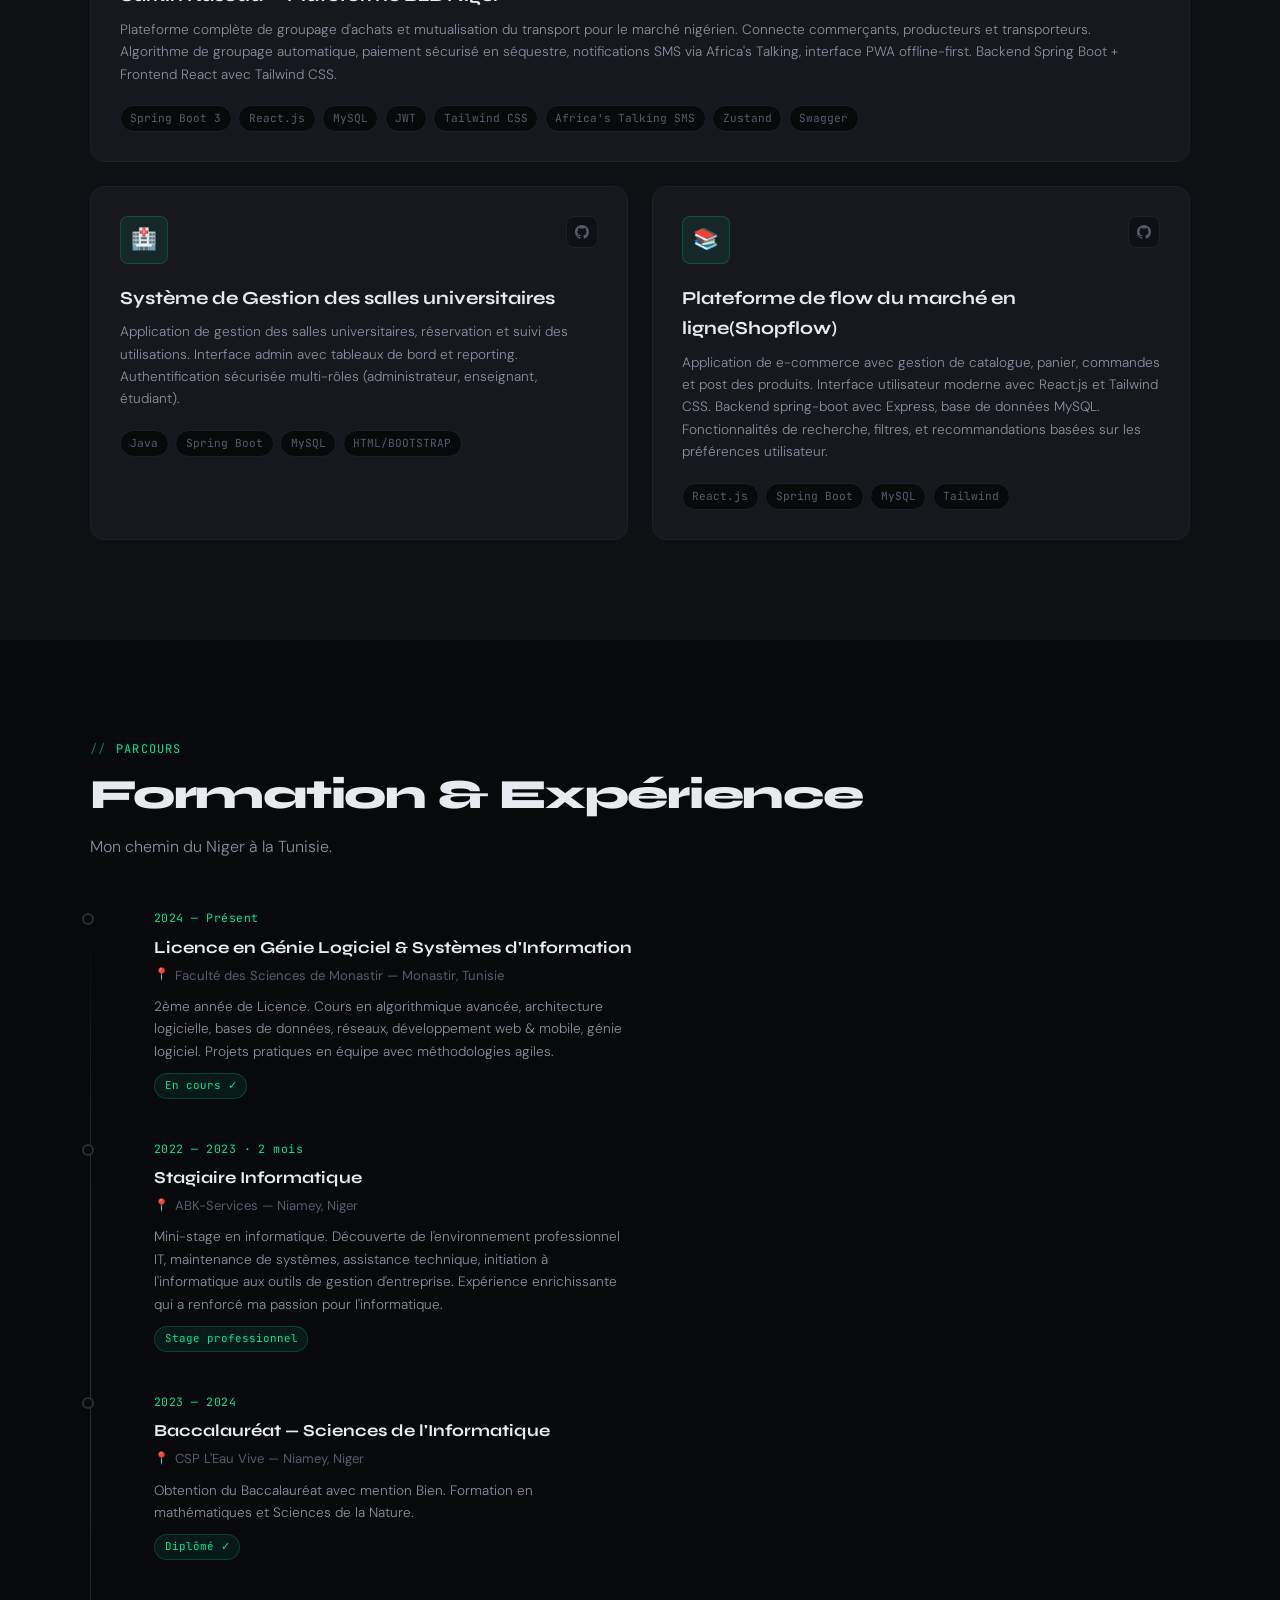
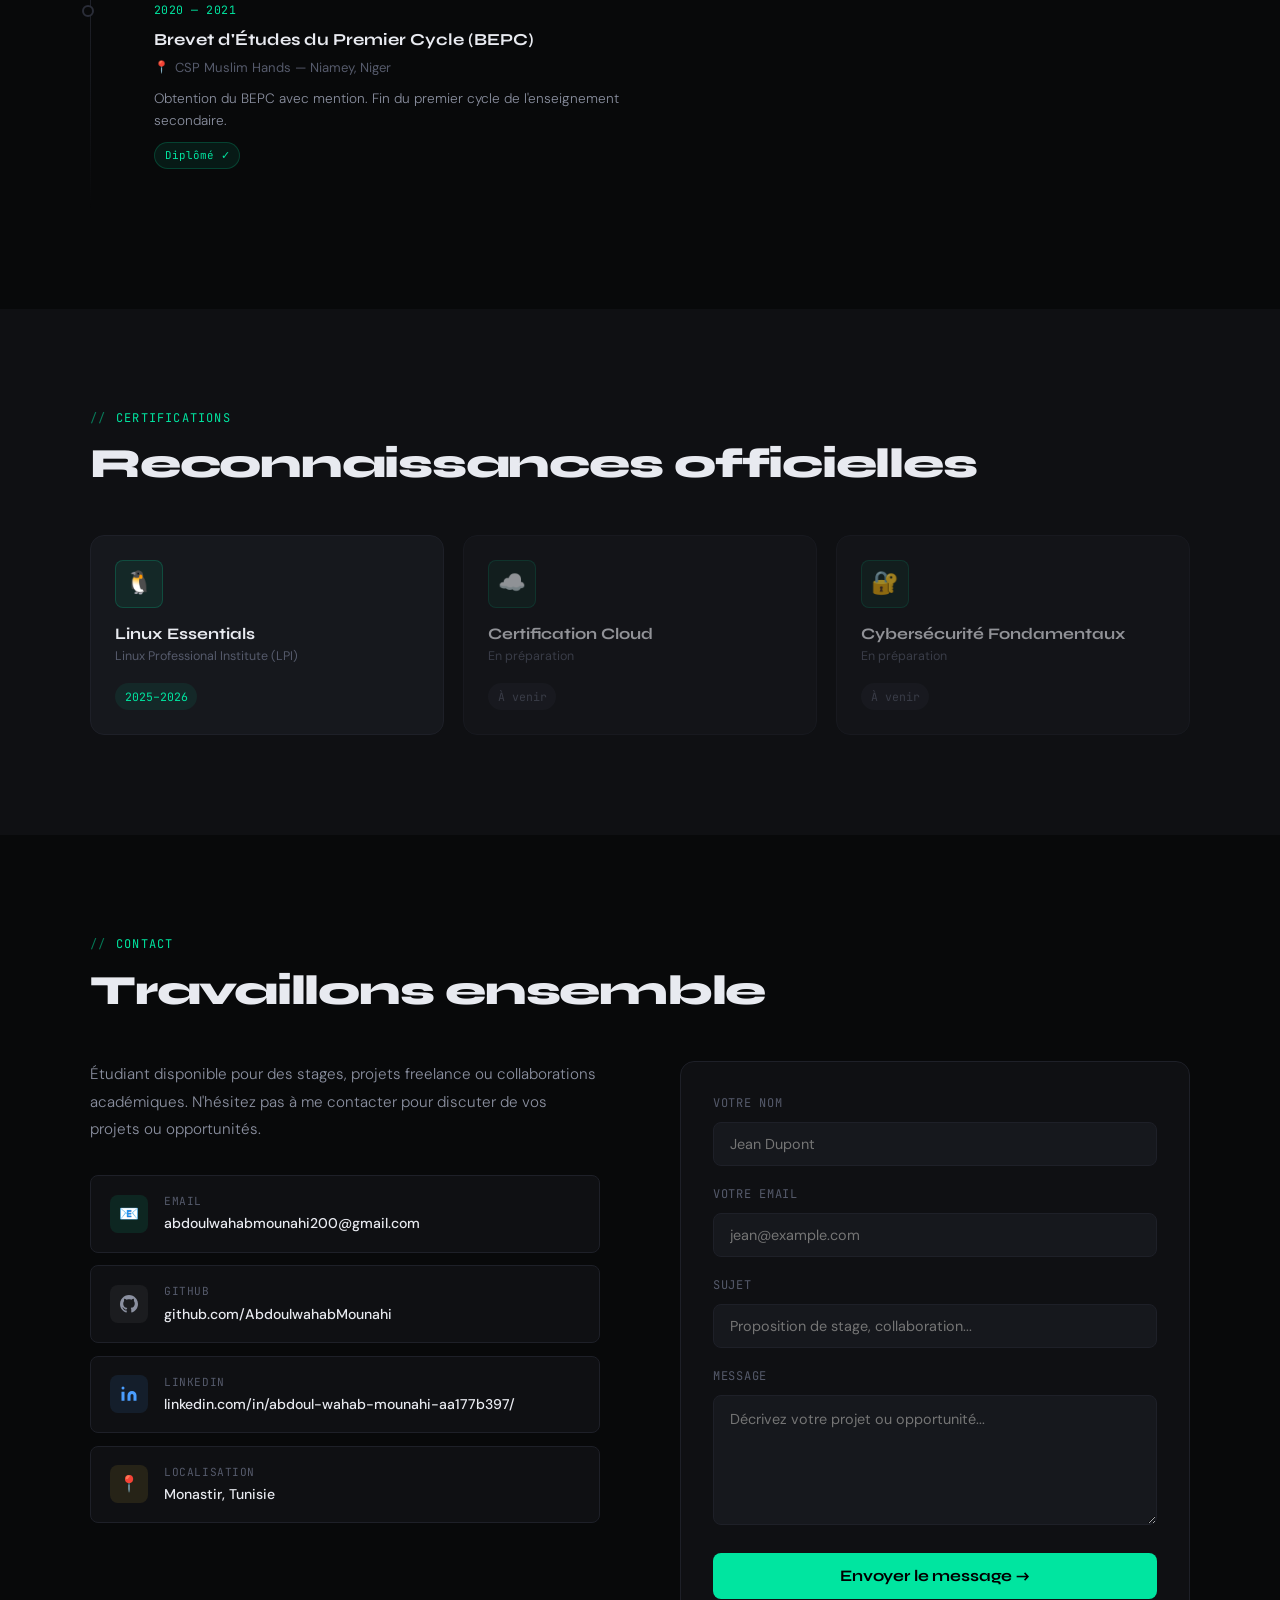
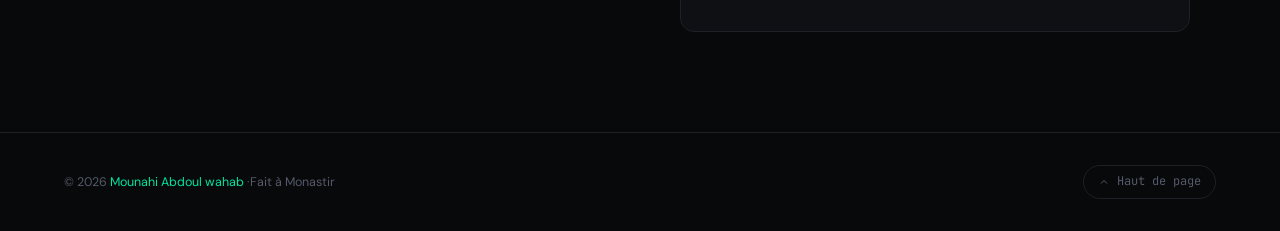
==== commit 59507ca7: "Improve portfolio SEO" ====
--- a/portfolio.html
+++ b/portfolio.html
@@ -3,10 +3,65 @@
 <head>
 <meta charset="UTF-8"/>
 <meta name="viewport" content="width=device-width, initial-scale=1.0"/>
-<title>Portfolio — Développeur Full Stack</title>
+
+<!-- ═══ SEO PRINCIPAL ═══ -->
+<title>Mounahi Abdoul-wahab — Développeur Full Stack | Spring Boot & React</title>
+<meta name="description" content="Portfolio de Mounahi Abdoul-wahab, développeur Full Stack spécialisé Spring Boot & React. Étudiant en Génie Logiciel & Systèmes d'Information à la Faculté des Sciences de Monastir, Tunisie. Disponible pour stages et projets freelance."/>
+<meta name="keywords" content="Mounahi Abdoul-wahab, développeur full stack, Spring Boot, React developer, portfolio développeur Tunisie, génie logiciel Monastir, développeur Niger, JHipster, développeur web Tunisie"/>
+<meta name="author" content="Mounahi Abdoul-wahab"/>
+<meta name="robots" content="index, follow, max-image-preview:large"/>
+<link rel="canonical" href="https://mounahi-abdoulwahab.vercel.app/"/>
+
+<!-- ═══ OPEN GRAPH (Facebook, LinkedIn, WhatsApp) ═══ -->
+<meta property="og:type" content="website"/>
+<meta property="og:title" content="Mounahi Abdoul-wahab — Développeur Full Stack"/>
+<meta property="og:description" content="Développeur Full Stack (Spring Boot & React) — Étudiant en Génie Logiciel & SI à la Faculté des Sciences de Monastir, Tunisie."/>
+<meta property="og:url" content="https://mounahi-abdoulwahab.vercel.app/"/>
+<meta property="og:image" content="https://mounahi-abdoulwahab.vercel.app/og-image.jpg"/>
+<meta property="og:image:width" content="1200"/>
+<meta property="og:image:height" content="630"/>
+<meta property="og:locale" content="fr_FR"/>
+<meta property="og:site_name" content="Mounahi Abdoul-wahab — Portfolio"/>
+
+<!-- ═══ TWITTER CARD ═══ -->
+<meta name="twitter:card" content="summary_large_image"/>
+<meta name="twitter:title" content="Mounahi Abdoul-wahab — Développeur Full Stack"/>
+<meta name="twitter:description" content="Développeur Full Stack (Spring Boot & React) — Étudiant à la Faculté des Sciences de Monastir, Tunisie."/>
+<meta name="twitter:image" content="https://mounahi-abdoulwahab.vercel.app/og-image.jpg"/>
+
+<meta name="theme-color" content="#08090a"/>
+<link rel="icon" type="image/svg+xml" href="/favicon.svg"/>
+
 <link rel="preconnect" href="https://fonts.googleapis.com"/>
+<link rel="preconnect" href="https://fonts.gstatic.com" crossorigin/>
 <link href="https://fonts.googleapis.com/css2?family=Syne:wght@400;600;700;800&family=DM+Sans:ital,wght@0,300;0,400;0,500;1,300&family=JetBrains+Mono:wght@400;500&display=swap" rel="stylesheet"/>
 <link rel="stylesheet" href="portfolio.css"/>
+
+<!-- ═══ DONNÉES STRUCTURÉES (Google) ═══ -->
+<script type="application/ld+json">
+{
+  "@context": "https://schema.org",
+  "@type": "Person",
+  "name": "Mounahi Abdoul-wahab",
+  "alternateName": "Abdoulwahab Mounahi",
+  "jobTitle": "Développeur Full Stack",
+  "description": "Étudiant en Génie Logiciel & Systèmes d'Information, développeur Full Stack spécialisé Spring Boot et React.",
+  "url": "https://mounahi-abdoulwahab.vercel.app/",
+  "image": "https://mounahi-abdoulwahab.vercel.app/og-image.jpg",
+  "email": "mailto:abdoulwahabmounahi200@gmail.com",
+  "sameAs": [
+    "https://github.com/AbdoulwahabMounahi",
+    "https://www.linkedin.com/in/abdoul-wahab-mounahi-aa177b397/"
+  ],
+  "affiliation": {
+    "@type": "CollegeOrUniversity",
+    "name": "Faculté des Sciences de Monastir",
+    "address": "Monastir, Tunisie"
+  },
+  "knowsAbout": ["Spring Boot", "React", "Java", "MySQL", "JavaScript", "Génie Logiciel"],
+  "nationality": "Nigérienne"
+}
+</script>
 </head>
 <body>
 
@@ -92,7 +147,7 @@
       <div class="avatar-frame">
         <div class="avatar-ring"></div>
         <div class="avatar-ring2"></div>
-        <div class="avatar-img"><img src="IMG_4951 copy.jpg" alt="Mounahi Abdoul-wahab"></div>
+        <div class="avatar-img"><img src="profile.jpg" alt="Mounahi Abdoul-wahab, développeur Full Stack Spring Boot et React à Monastir" width="300" height="300" fetchpriority="high"></div>
         <div class="avatar-badge">
           <svg width="8" height="8" viewBox="0 0 24 24" fill="#00e5a0"><circle cx="12" cy="12" r="10"/></svg>
           Open to work
